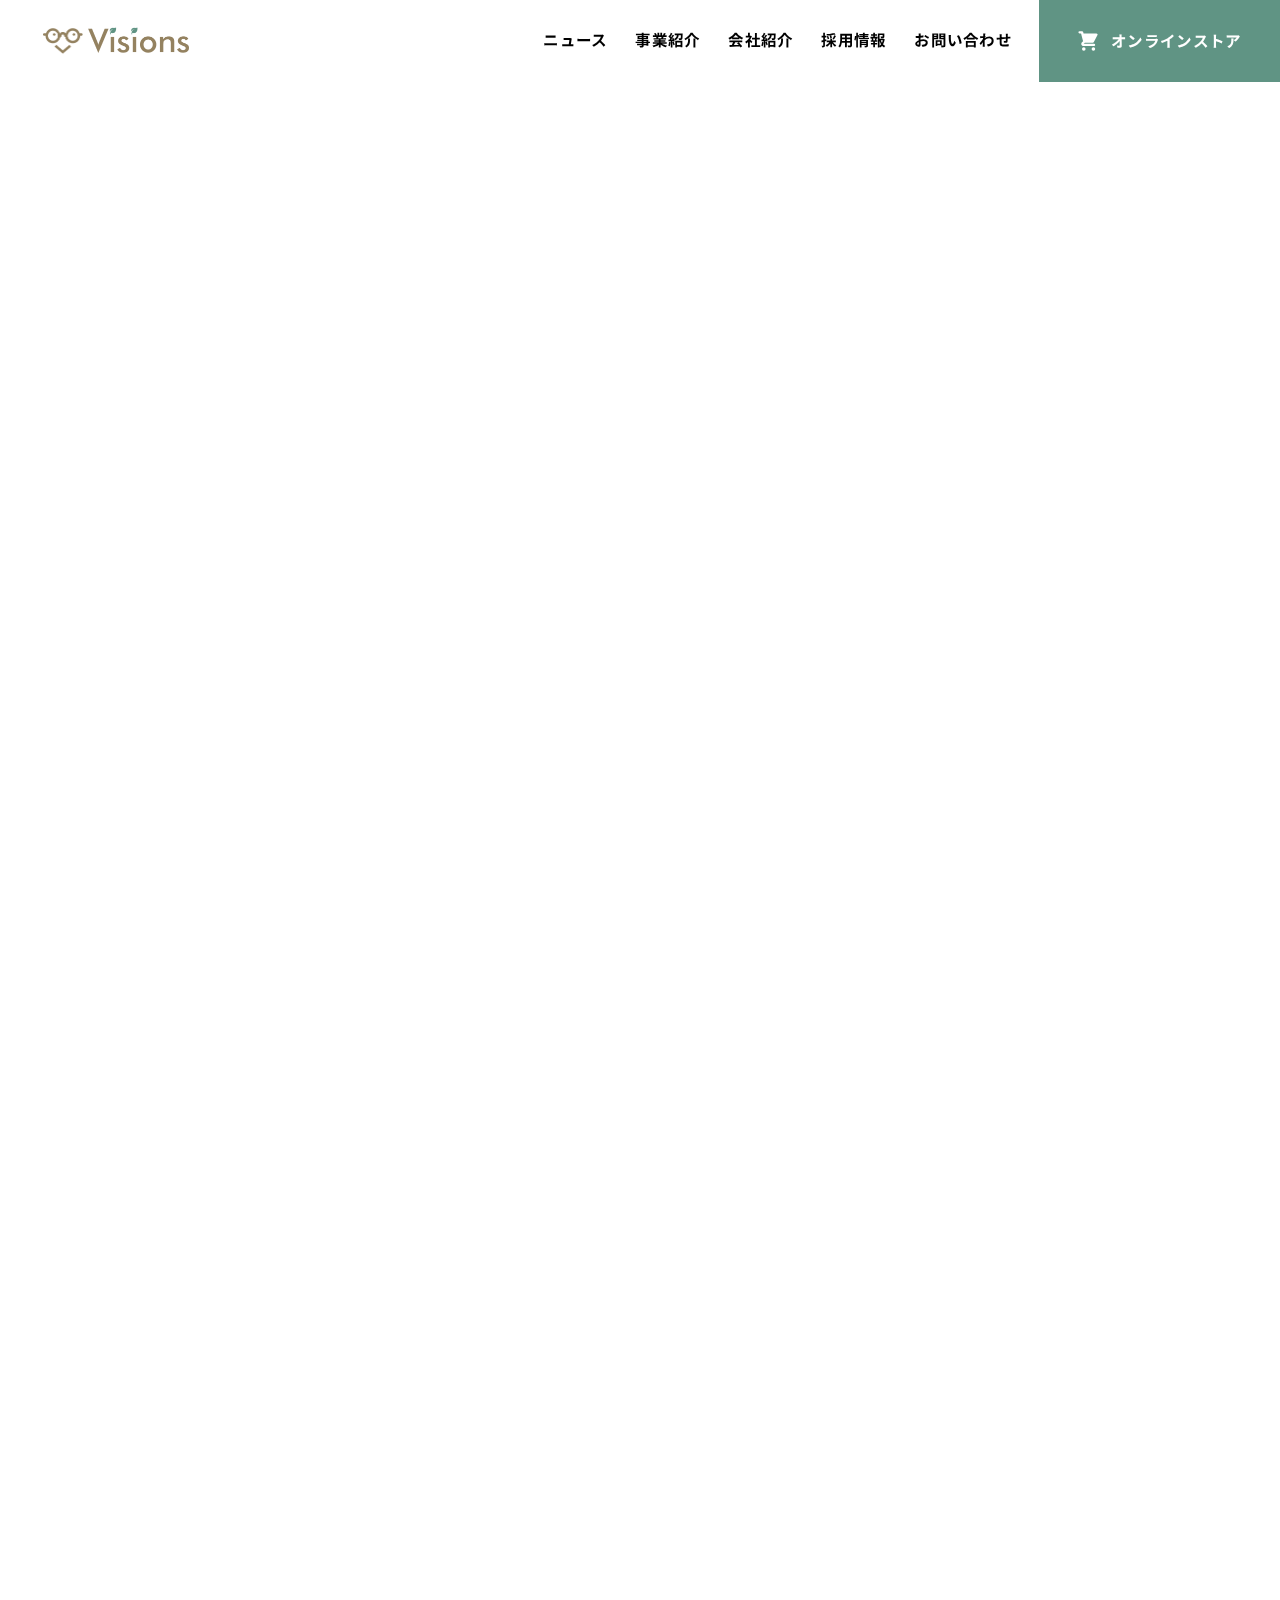
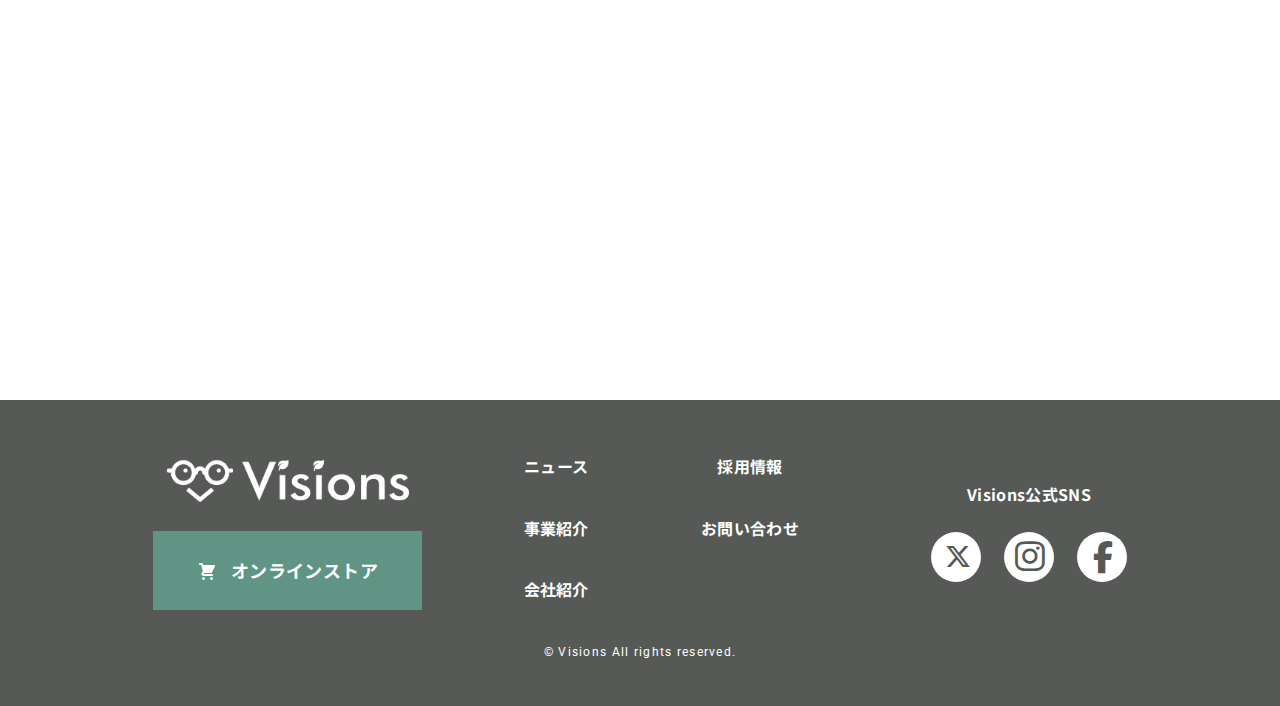
==== index.html @ 6b31b7d7 "Initial Commit" ====
<!DOCTYPE html>
<html lang="ja">
  <head prefix="og: http://ogp.me/ns# fb: http://ogp.me/ns/fb# article: http://ogp.me/ns/article#">
    <meta http-equiv="X-UA-Compatible" content="IE=edge" />
    <meta name="viewport" content="width=device-width, initial-scale=1.0" />
    <!-- from here is TDK -->
    <title>Visions</title>
    <meta name="description" content="②説明（このページの説明を入力）" />
    <!-- to here is TDK -->
    <!-- from here is OGP -->
    <meta property="og:type" content="website" />
    <meta property="og:description" content="②説明（このページの説明を入力）" />
    <meta property="og:title" content="Visions" />
    <meta property="og:url" content="④リンク（このページのURLを入力）" />
    <meta property="og:image" content="./img/ogp.jpg" />
    <meta property="og:site_name" content="Visions" />
    <meta name="twitter:card" content="summary_large_image" />

    <!-- to here is OGP -->
    <meta name="theme-color" content="#609484" />

    <!-- from here is favicon -->
    <link rel="shortcut icon" href="./favicon.ico" type="image/vnd.microsoft.icon" />
    <link rel="icon" href="./favicon.ico" type="image/vnd.microsoft.icon" />
    <link rel="apple-touch-icon" sizes="180x180" href="./apple-touch-icon.png" />
    <link rel="icon" type="image/png" href="./favicon-32x32.png" sizes="32x32" />
    <link rel="icon" type="image/png" href="./favicon-16x16.png" sizes="16x16" />

    <!-- to here is favicon -->
    <link rel="canonical" href="④リンク（このページのURLを入力）" />

    <!-- from here is css -->
    <link rel="stylesheet" type="text/css" href="./css/reset.css" />
    <link rel="stylesheet" type="text/css" href="./css/style.css" />
    <!-- to here is css -->

    <!-- Google Fonts -->
    <link rel="preconnect" href="https://fonts.googleapis.com" />
    <link rel="preconnect" href="https://fonts.gstatic.com" crossorigin />
    <link href="https://fonts.googleapis.com/css2?family=Georama&family=Noto+Sans+JP:wght@100..900&family=Roboto:wght@400;700&display=swap" rel="stylesheet" />
    <link rel="stylesheet" href="https://cdnjs.cloudflare.com/ajax/libs/font-awesome/6.5.1/css/all.min.css" />
  </head>

  <body>
    <header class="header">
      <div class="header__inner">
        <div class="header__logo--wrapper">
          <div class="header__icon">
            <img src="./img/common/header/header_icon.png" alt="visions" width="81" height="52" />
          </div>
          <h1 class="header__logo">
            <img src="./img/common/header/header_logo.png" alt="visions" width="202" height="51" />
          </h1>
        </div>

        <nav class="header__nav header-nav">
          <ul class="header-nav__list">
            <!-- アクティブなページのリンクに下線つけるときはheader-nav__itemと同列にis-activeクラスをつける -->
            <!-- <li class="header-nav__item is-active"> -->
            <!-- としておくと下線つく -->
            <li class="header-nav__item">
              <a href="./news.html" class="header-nav__link">ニュース</a>
            </li>
            <li class="header-nav__item">
              <a href="./business.html" class="header-nav__link">事業紹介</a>
            </li>
            <li class="header-nav__item">
              <a href="./about.html" class="header-nav__link">会社紹介</a>
            </li>
            <li class="header-nav__item">
              <a href="./recruit.html" class="header-nav__link">採用情報</a>
            </li>
            <li class="header-nav__item">
              <a href="./contact.html" class="header-nav__link">お問い合わせ</a>
            </li>
          </ul>
          <div class="header-nav__online-store">
            <a href="#" class="header-nav__online-store-link">
              <div class="header-nav__cart">
                <svg width="24" height="23" preserveAspectRatio="none" xmlns="http://www.w3.org/2000/svg" class="h-5 w-5" viewBox="0 0 20 20">
                  <path d="M3 1a1 1 0 000 2h1.22l.305 1.222a.997.997 0 00.01.042l1.358 5.43-.893.892C3.74 11.846 4.632 14 6.414 14H15a1 1 0 000-2H6.414l1-1H14a1 1 0 00.894-.553l3-6A1 1 0 0017 3H6.28l-.31-1.243A1 1 0 005 1H3zM16 16.5a1.5 1.5 0 11-3 0 1.5 1.5 0 013 0zM6.5 18a1.5 1.5 0 100-3 1.5 1.5 0 000 3z" />
                </svg>
              </div>
              <span>オンラインストア</span>
            </a>
          </div>
        </nav>
        <span id="js-drawer-open" class="header__menu">
          <span class="header__menu-line"></span>
          <span class="header__menu-line"></span>
          <span class="header__menu-line"></span>
        </span>
      </div>

      <div id="js-drawer" class="drawer-nav">
        <div class="drawer-nav__logo--wrapper">
          <div class="drawer-nav__icon">
            <img src="./img/common/header/header_drawer_icon.png" alt="visions" width="90" height="58" />
          </div>
          <h1 class="drawer-nav__logo">
            <img src="./img/common/header/header_drawer_logo.png" alt="visions" width="227" height="56" />
          </h1>
        </div>

        <ul class="drawer-nav__list">
          <li class="drawer-nav__item">
            <a href="#" class="drawer-nav__link">
              <span>オンラインストア</span>
              <div class="drawer-nav__rect">
                <img src="./img/common/header/header_drawer_rect.svg" alt="jump" width="12" height="19" />
              </div>
            </a>
          </li>
          <li class="drawer-nav__item">
            <a href="./news.html" class="drawer-nav__link">
              <span>ニュース</span>
              <div class="drawer-nav__rect">
                <img src="./img/common/header/header_drawer_rect.svg" alt="jump" width="12" height="19" />
              </div>
            </a>
          </li>
          <li class="drawer-nav__item">
            <a href="./business.html" class="drawer-nav__link">
              <span>事業紹介</span>
              <div class="drawer-nav__rect">
                <img src="./img/common/header/header_drawer_rect.svg" alt="jump" width="12" height="19" />
              </div>
            </a>
          </li>
          <li class="drawer-nav__item">
            <a href="./about.html" class="drawer-nav__link">
              <span>会社紹介</span>
              <div class="drawer-nav__rect">
                <img src="./img/common/header/header_drawer_rect.svg" alt="jump" width="12" height="19" />
              </div>
            </a>
          </li>
          <li class="drawer-nav__item">
            <a href="./recruit.html" class="drawer-nav__link">
              <span>採用情報</span>
              <div class="drawer-nav__rect">
                <img src="./img/common/header/header_drawer_rect.svg" alt="jump" width="12" height="19" />
              </div>
            </a>
          </li>
          <li class="drawer-nav__item">
            <a href="./contact.html" class="drawer-nav__link">
              <span>お問い合わせ</span>
              <div class="drawer-nav__rect">
                <img src="./img/common/header/header_drawer_rect.svg" alt="jump" width="12" height="19" />
              </div>
            </a>
          </li>
        </ul>

        <div class="drawer-nav__sns-links">
          <a href="#" class="drawer-nav__sns-link">
            <i class="fa-brands fa-x-twitter header__twitter"></i>
          </a>
          <a href="#" class="drawer-nav__sns-link">
            <i class="fa-brands fa-instagram header__instagram"></i>
          </a>
          <a href="#" class="drawer-nav__sns-link">
            <i class="fa-brands fa-facebook-f header__facebook"></i>
          </a>
        </div>
      </div>
    </header>

    <main class="main">
      <div class="dummy__contents"></div>
    </main>

    <footer class="footer">
      <div class="footer__inner">
        <div class="footer__logo--wrapper">
          <div class="footer__icon">
            <img src="./img/common/footer/footer_icon.png" alt="visions" width="90" height="58" />
          </div>
          <h2 class="footer__logo">
            <img src="./img/common/footer/footer_logo.png" alt="visions" width="227" height="56" />
          </h2>
        </div>

        <div class="footer-sns__wrapper">
          <h3 class="footer__title">Visions公式SNS</h3>
          <div class="footer__sns-links">
            <a href="#" class="footer__sns-link">
              <i class="fa-brands fa-x-twitter footer__twitter"></i>
            </a>
            <a href="#" class="footer__sns-link">
              <i class="fa-brands fa-instagram footer__instagram"></i>
            </a>
            <a href="#" class="footer__sns-link">
              <i class="fa-brands fa-facebook-f footer__facebook"></i>
            </a>
          </div>
        </div>

        <ul class="footer-nav__list">
          <li class="footer-nav__item">
            <a href="./news.html" class="footer-nav__link">ニュース</a>
          </li>
          <li class="footer-nav__item">
            <a href="./business.html" class="footer-nav__link">事業紹介</a>
          </li>
          <li class="footer-nav__item">
            <a href="./about.html" class="footer-nav__link">会社紹介</a>
          </li>
          <li class="footer-nav__item">
            <a href="./recruit.html" class="footer-nav__link">採用情報</a>
          </li>
          <li class="footer-nav__item">
            <a href="./contact.html" class="footer-nav__link">お問い合わせ</a>
          </li>
        </ul>

        <div class="footer__online-store--wrapper">
          <div class="footer__online-store">
            <a href="#" class="footer__online-store-link">
              <div class="footer__cart">
                <svg width="20" height="20" xmlns="http://www.w3.org/2000/svg" class="h-5 w-5" viewBox="0 0 20 20">
                  <path d="M3 1a1 1 0 000 2h1.22l.305 1.222a.997.997 0 00.01.042l1.358 5.43-.893.892C3.74 11.846 4.632 14 6.414 14H15a1 1 0 000-2H6.414l1-1H14a1 1 0 00.894-.553l3-6A1 1 0 0017 3H6.28l-.31-1.243A1 1 0 005 1H3zM16 16.5a1.5 1.5 0 11-3 0 1.5 1.5 0 013 0zM6.5 18a1.5 1.5 0 100-3 1.5 1.5 0 000 3z" />
                </svg>
              </div>
              <span>オンラインストア</span>
            </a>
          </div>
        </div>
        <div class="copyright">
          <small>
            <span>&copy; Visions All rights reserved.</span>
          </small>
        </div>
      </div>
    </footer>
    <script src="./js/lib/jquery-3.7.1.min.js"></script>
    <script src="./js/script.js"></script>
  </body>
</html>
---- css/style.css ----
@font-face {
  font-family: "Quentin";
  src: url("../fonts/Quentin.woff2") format("woff2");
}
body {
  font-size: 16px;
  line-height: 1.6;
}

.dummy__contents {
  display: block;
  width: 100%;
  height: 2000px;
}

.header {
  position: fixed;
  height: 80px;
  padding-inline: 17px 30px;
  width: 100%;
  font-size: 16px;
  font-family: "Noto Sans JP", sans-serif;
}
@media screen and (min-width: 768px) {
  .header {
    padding-inline: 43px 0;
    font-size: clamp(0.875rem, 0.7321rem + 0.2976vw, 1rem);
  }
}

.header__inner {
  display: -webkit-box;
  display: -ms-flexbox;
  display: flex;
  margin-inline: auto;
  max-width: 1440px;
  width: 100%;
  -webkit-box-pack: justify;
      -ms-flex-pack: justify;
          justify-content: space-between;
  -webkit-box-align: center;
      -ms-flex-align: center;
          align-items: center;
  height: 100%;
}

.header__logo--wrapper,
.drawer-nav__logo--wrapper {
  width: 163px;
  display: -webkit-box;
  display: -ms-flexbox;
  display: flex;
  -webkit-box-pack: center;
      -ms-flex-pack: center;
          justify-content: center;
  -webkit-box-align: center;
      -ms-flex-align: center;
          align-items: center;
  gap: 5.03px;
  padding-block: 26px;
}
@media screen and (min-width: 768px) {
  .header__logo--wrapper,
  .drawer-nav__logo--wrapper {
    max-height: 24px;
    max-width: 146px;
  }
}

.header__icon {
  -ms-flex-negative: 0;
      flex-shrink: 0;
  width: 44.742px;
}
@media screen and (min-width: 768px) {
  .header__icon {
    width: 40.076px;
  }
}
.header__icon img {
  width: 100%;
}

.header__logo {
  -ms-flex-negative: 0;
      flex-shrink: 0;
  width: 112.642px;
  padding-bottom: 2px;
}
@media screen and (min-width: 768px) {
  .header__logo {
    width: 100.894px;
  }
}
.header__logo img {
  width: 100%;
}

.header__nav {
  display: none;
}
@media screen and (min-width: 768px) {
  .header__nav {
    display: -webkit-box;
    display: -ms-flexbox;
    display: flex;
    -webkit-box-pack: center;
        -ms-flex-pack: center;
            justify-content: center;
    -webkit-box-align: center;
        -ms-flex-align: center;
            align-items: center;
    gap: clamp(0.625rem, -0.9464rem + 3.2738vw, 2rem);
  }
}

.header-nav__list {
  display: none;
}
@media screen and (min-width: 768px) {
  .header-nav__list {
    display: -webkit-box;
    display: -ms-flexbox;
    display: flex;
    -webkit-box-pack: center;
        -ms-flex-pack: center;
            justify-content: center;
    -webkit-box-align: center;
        -ms-flex-align: center;
            align-items: center;
    line-height: 30px;
    gap: clamp(0.875rem, -0.4107rem + 2.6786vw, 2rem);
  }
}

.header-nav__item {
  border-bottom: 2px solid rgba(96, 148, 132, 0);
  -webkit-transition: border-bottom 0.3s ease-in-out;
  transition: border-bottom 0.3s ease-in-out;
}
@media screen and (min-width: 768px) {
  .header-nav__item.is-active, .header-nav__item:hover {
    border-bottom: 2px solid #609484;
  }
}

.header-nav__link {
  font-weight: 700;
  line-height: 30px;
  letter-spacing: 0.32px;
}

.header-nav__online-store-link {
  background-color: #609484;
  height: 100%;
  padding-block: 30px;
  padding-inline: calc(clamp(1.25rem, -0.4643rem + 3.5714vw, 2.75rem) - 1px) clamp(1.25rem, -0.4643rem + 3.5714vw, 2.75rem);
  display: -webkit-box;
  display: -ms-flexbox;
  display: flex;
  -webkit-box-pack: center;
      -ms-flex-pack: center;
          justify-content: center;
  -webkit-box-align: center;
      -ms-flex-align: center;
          align-items: center;
  gap: 11px;
  -webkit-transition: background-color 0.3s ease-in-out;
  transition: background-color 0.3s ease-in-out;
}
.header-nav__online-store-link:hover {
  background-color: #b0c9c1;
}
.header-nav__online-store-link svg {
  margin-bottom: -6px;
  -ms-flex-negative: 0;
      flex-shrink: 0;
  fill: #fff;
}
.header-nav__online-store-link span {
  color: #fff;
  font-weight: 700;
  letter-spacing: 0.32px;
}

.header__menu {
  display: block;
  position: relative;
  z-index: 1000;
  width: 40px;
  height: 22px;
  -webkit-transition: width 0.3s, height 0.3s, margin-top 0.3s, -webkit-transform 0.3s ease-in-out;
  transition: width 0.3s, height 0.3s, margin-top 0.3s, -webkit-transform 0.3s ease-in-out;
  transition: width 0.3s, height 0.3s, margin-top 0.3s, transform 0.3s ease-in-out;
  transition: width 0.3s, height 0.3s, margin-top 0.3s, transform 0.3s ease-in-out, -webkit-transform 0.3s ease-in-out;
}
.header__menu.is-open {
  margin-top: 12px;
  width: 37px;
  height: 37px;
  -webkit-transform: rotate(45deg);
          transform: rotate(45deg);
}
.header__menu.is-open .header__menu-line {
  background-color: #fff;
}
.header__menu.is-open .header__menu-line:nth-child(1) {
  width: 31px;
  -webkit-transform: translateY(-50%) rotate(90deg);
          transform: translateY(-50%) rotate(90deg);
  top: calc(50% - 1px);
}
.header__menu.is-open .header__menu-line:nth-child(2) {
  opacity: 0;
}
.header__menu.is-open .header__menu-line:nth-child(3) {
  width: 31px;
  -webkit-transform: translateY(-50%) rotate(0deg);
          transform: translateY(-50%) rotate(0deg);
  top: calc(50% - 1px);
}
@media screen and (min-width: 768px) {
  .header__menu {
    display: none;
  }
}

.header__menu-line {
  display: block;
  position: absolute;
  width: 100%;
  height: 2px;
  background-color: #609484;
  -webkit-transition: width 0.3s, top 0.3s, background-color 0.3s, opacity 0.3s ease-in-out, -webkit-transform 0.3s;
  transition: width 0.3s, top 0.3s, background-color 0.3s, opacity 0.3s ease-in-out, -webkit-transform 0.3s;
  transition: width 0.3s, top 0.3s, background-color 0.3s, transform 0.3s, opacity 0.3s ease-in-out;
  transition: width 0.3s, top 0.3s, background-color 0.3s, transform 0.3s, opacity 0.3s ease-in-out, -webkit-transform 0.3s;
}
.header__menu-line:nth-child(1) {
  top: 0;
}
.header__menu-line:nth-child(2) {
  top: calc(50% - 1px);
}
.header__menu-line:nth-child(3) {
  top: calc(100% - 2px);
}

.drawer-nav {
  -webkit-transform: translateX(100%);
          transform: translateX(100%);
  position: fixed;
  width: 100vw;
  top: 0;
  height: 619px;
  margin-left: -17px;
  font-family: "Noto Sans JP", sans-serif;
  font-size: 16px;
  letter-spacing: 0.8px;
  color: #fff;
  background-color: #609484;
  opacity: 0;
  -webkit-transition: opacity 0.3s ease-in-out, -webkit-transform 0.3s;
  transition: opacity 0.3s ease-in-out, -webkit-transform 0.3s;
  transition: transform 0.3s, opacity 0.3s ease-in-out;
  transition: transform 0.3s, opacity 0.3s ease-in-out, -webkit-transform 0.3s;
}
.drawer-nav.is-open {
  -webkit-transform: translateX(0);
          transform: translateX(0);
  opacity: 1;
}

.drawer-nav__logo--wrapper {
  margin-left: 17.5px;
}

.drawer-nav__list {
  padding-inline: 26px;
}

.drawer-nav__item {
  height: 65px;
}

.drawer-nav__link {
  padding-inline: 4px 20px;
  height: 100%;
  display: -webkit-box;
  display: -ms-flexbox;
  display: flex;
  -webkit-box-pack: justify;
      -ms-flex-pack: justify;
          justify-content: space-between;
  -webkit-box-align: center;
      -ms-flex-align: center;
          align-items: center;
  border-bottom: 1px dotted #fff;
}

.drawer-nav__sns-links {
  padding-left: 27px;
  display: -webkit-box;
  display: -ms-flexbox;
  display: flex;
  -webkit-box-pack: start;
      -ms-flex-pack: start;
          justify-content: flex-start;
  -webkit-box-align: center;
      -ms-flex-align: center;
          align-items: center;
  margin-top: 27px;
  gap: 23px;
}

.drawer-nav__sns-link {
  height: 35px;
  width: 35px;
  border-radius: 50%;
  color: #609484;
  background-color: #fff;
  display: grid;
  place-items: center;
}

.header__twitter {
  margin-left: 2px;
  font-size: 15.185px;
  width: 16.8px;
  height: 15.185px;
}

.header__instagram {
  margin-top: 2px;
  margin-left: 3px;
  font-size: 22.4px;
  width: 21.985px;
  height: 22.4px;
}

.header__facebook {
  margin-right: 3px;
  font-size: 22.4px;
  width: 11.997px;
  height: 22.4px;
}

.footer {
  background-color: #565956;
  color: #fff;
  font-family: "Noto Sans JP", sans-serif;
}

.footer__inner {
  padding-block: 43px;
  padding-inline: 63px 58px;
  display: grid;
  grid-template-areas: "a" "b" "c" "d" "e";
}
.footer__inner .footer__logo--wrapper {
  grid-area: d;
}
.footer__inner .footer-sns__wrapper {
  grid-area: a;
}
.footer__inner .footer-nav__list {
  grid-area: c;
}
.footer__inner .footer__online-store--wrapper {
  grid-area: b;
}
.footer__inner .copyright {
  grid-area: e;
}
@media screen and (min-width: 768px) {
  .footer__inner {
    padding: 44px 37px;
    max-width: 1048px;
    margin-inline: auto;
    grid-template-columns: 0.8fr 1.6fr 0.6fr;
    display: grid;
    grid-template-areas: "d c a" "b c a" "e e e";
  }
}

.footer__logo--wrapper {
  margin-top: 77px;
  width: 243px;
  margin-inline: auto;
  display: -webkit-box;
  display: -ms-flexbox;
  display: flex;
  -webkit-box-pack: center;
      -ms-flex-pack: center;
          justify-content: center;
  -webkit-box-align: center;
      -ms-flex-align: center;
          align-items: center;
  gap: 8.372px;
}
@media screen and (min-width: 768px) {
  .footer__logo--wrapper {
    margin-top: 0;
    margin-inline: 13px;
    padding-top: 15px;
  }
}

.footer-sns__wrapper {
  margin-top: 10px;
  display: -webkit-box;
  display: -ms-flexbox;
  display: flex;
  -webkit-box-orient: vertical;
  -webkit-box-direction: normal;
      -ms-flex-direction: column;
          flex-direction: column;
  -webkit-box-pack: center;
      -ms-flex-pack: center;
          justify-content: center;
  -webkit-box-align: center;
      -ms-flex-align: center;
          align-items: center;
  gap: 24px;
}
@media screen and (min-width: 768px) {
  .footer-sns__wrapper {
    width: 196px;
  }
}

.footer__title {
  letter-spacing: 0.32px;
  font-weight: 700;
}

.footer__sns-links {
  display: -webkit-box;
  display: -ms-flexbox;
  display: flex;
  -webkit-box-pack: center;
      -ms-flex-pack: center;
          justify-content: center;
  -webkit-box-align: center;
      -ms-flex-align: center;
          align-items: center;
  gap: 23px;
}

.footer__sns-link {
  width: 50px;
  height: 50px;
  border-radius: 50%;
  background-color: #fff;
  color: #565956;
  display: grid;
  place-items: center;
}

.footer__twitter {
  width: 23px;
  height: 26px;
  font-size: 26px;
  margin-left: 0px;
}

.footer__instagram {
  width: 28px;
  height: 35px;
  font-size: 34px;
  margin-left: 0;
}

.footer__facebook {
  width: 17.139px;
  height: 32px;
  font-size: 32px;
  margin-right: 1px;
}

.footer-nav__list {
  -ms-flex-negative: 0;
      flex-shrink: 0;
  padding-inline: 6px;
  margin-top: 40px;
  height: 154px;
  display: -webkit-box;
  display: -ms-flexbox;
  display: flex;
  -webkit-box-orient: vertical;
  -webkit-box-direction: normal;
      -ms-flex-direction: column;
          flex-direction: column;
  -ms-flex-wrap: wrap;
      flex-wrap: wrap;
  gap: 37px 91px;
}
@media screen and (min-width: 768px) {
  .footer-nav__list {
    width: 511px;
    width: 100%;
    margin-top: 10px;
    gap: 36px clamp(0.625rem, -5.5179rem + 12.7976vw, 6rem);
    padding-left: clamp(0.625rem, -6.2321rem + 14.2857vw, 6.625rem);
    padding-right: clamp(0.625rem, -9.0893rem + 20.2381vw, 9.125rem);
  }
}

.footer-nav__item {
  text-align: center;
}

.footer-nav__link {
  font-weight: 700;
  letter-spacing: 0.32px;
}

.footer__online-store--wrapper {
  margin-top: 60px;
}
@media screen and (min-width: 768px) {
  .footer__online-store--wrapper {
    margin-top: 29px;
    max-width: 269px;
  }
}

.footer__online-store-link {
  background-color: #609484;
  height: 100%;
  padding: 26px 44px;
  font-size: 18px;
  letter-spacing: 0.36px;
  display: -webkit-box;
  display: -ms-flexbox;
  display: flex;
  -webkit-box-pack: center;
      -ms-flex-pack: center;
          justify-content: center;
  -webkit-box-align: center;
      -ms-flex-align: center;
          align-items: center;
  gap: 14px;
  -webkit-transition: background-color 0.3s ease-in-out;
  transition: background-color 0.3s ease-in-out;
}
@media screen and (min-width: 768px) {
  .footer__online-store-link {
    padding: 25px 44px;
  }
}
.footer__online-store-link:hover {
  background-color: #b0c9c1;
}
.footer__online-store-link svg {
  margin-bottom: -4px;
  -ms-flex-negative: 0;
      flex-shrink: 0;
  fill: #fff;
}
.footer__online-store-link span {
  color: #fff;
  font-weight: 700;
}

.copyright {
  display: block;
  font-family: "Roboto", sans-serif;
  font-size: 14px;
  margin-top: 34px;
  text-align: center;
  letter-spacing: 1.28px;
}
@media screen and (min-width: 768px) {
  .copyright {
    margin-top: 30px;
  }
}
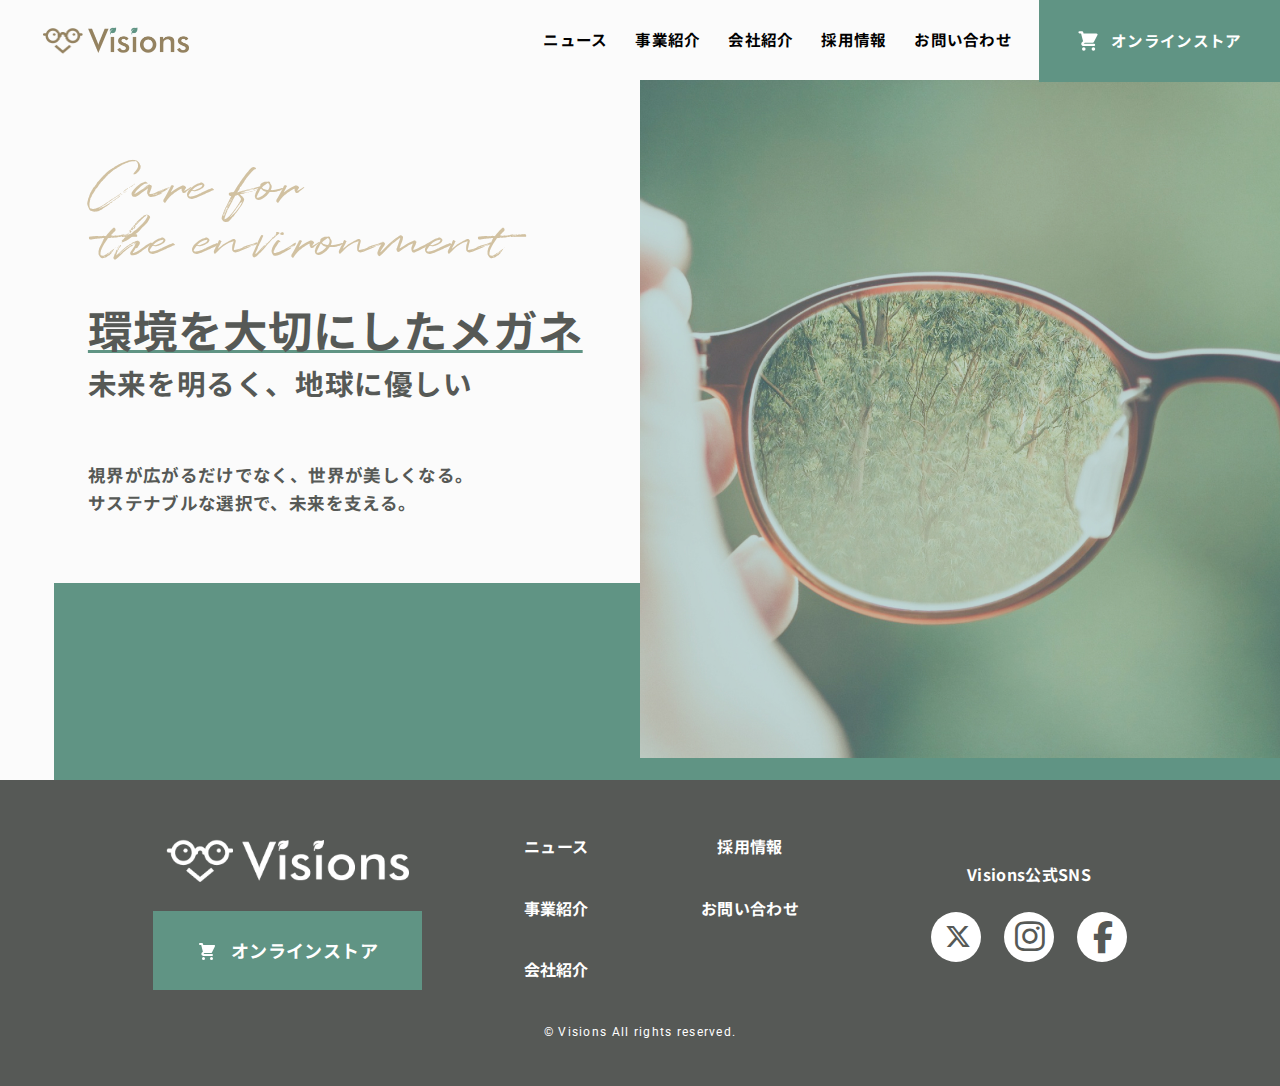
==== commit 0bb0e54b: "ヘッダーの修正・フッターの修正・FV追加" ====
--- a/index.html
+++ b/index.html
@@ -168,7 +168,21 @@
     </header>
 
     <main class="main">
-      <div class="dummy__contents"></div>
+      <!-- FV -->
+      <div class="fv">
+        <div class="fv__image--wrapper">
+          <picture class="fv__image">
+            <source media="(max-width: 767px)" srcset="./img/front-page/index/fv/sp/FV.jpg" />
+            <img src="./img/front-page/index/fv/FV.jpg" alt="visions" width="1920" height="1080" />
+          </picture>
+        </div>
+        <div class="fv__text-contents">
+          <p class="fv__copy">Care for<br />&thinsp;the&nbsp;environment</p>
+          <h2 class="fv__title">環境を大切にしたメガネ</h2>
+          <p class="fv__sub-title">未来を明るく、地球に優しい</p>
+          <p class="fv__text">視界が広がるだけでなく、<br class="hidden-pc" />世界が美しくなる。<br />サステナブルな選択で、<br class="hidden-pc" />未来を支える。</p>
+        </div>
+      </div>
     </main>
 
     <footer class="footer">
--- a/css/style.css
+++ b/css/style.css
@@ -5,6 +5,11 @@
 body {
   font-size: 16px;
   line-height: 1.6;
+  background-color: #fbfbfb;
+}
+
+main {
+  padding-top: 80px;
 }
 
 .dummy__contents {
@@ -16,14 +21,14 @@
 .header {
   position: fixed;
   height: 80px;
-  padding-inline: 17px 30px;
   width: 100%;
+  z-index: 100;
+  background-color: #fbfbfb;
   font-size: 16px;
   font-family: "Noto Sans JP", sans-serif;
 }
 @media screen and (min-width: 768px) {
   .header {
-    padding-inline: 43px 0;
     font-size: clamp(0.875rem, 0.7321rem + 0.2976vw, 1rem);
   }
 }
@@ -35,6 +40,7 @@
   margin-inline: auto;
   max-width: 1440px;
   width: 100%;
+  padding-inline: 17px 30px;
   -webkit-box-pack: justify;
       -ms-flex-pack: justify;
           justify-content: space-between;
@@ -42,6 +48,11 @@
       -ms-flex-align: center;
           align-items: center;
   height: 100%;
+}
+@media screen and (min-width: 768px) {
+  .header__inner {
+    padding-inline: 43px 0;
+  }
 }
 
 .header__logo--wrapper,
@@ -253,7 +264,6 @@
   width: 100vw;
   top: 0;
   height: 619px;
-  margin-left: -17px;
   font-family: "Noto Sans JP", sans-serif;
   font-size: 16px;
   letter-spacing: 0.8px;
@@ -353,7 +363,7 @@
 
 .footer__inner {
   padding-block: 43px;
-  padding-inline: 63px 58px;
+  padding-inline: clamp(1.5rem, -9.6429rem + 55.7143vw, 3.9375rem) clamp(1.5rem, -8.2143rem + 48.5714vw, 3.625rem);
   display: grid;
   grid-template-areas: "a" "b" "c" "d" "e";
 }
@@ -528,6 +538,8 @@
 .footer__online-store-link {
   background-color: #609484;
   height: 100%;
+  margin-inline: auto;
+  max-width: 270px;
   padding: 26px 44px;
   font-size: 18px;
   letter-spacing: 0.36px;
@@ -575,4 +587,213 @@
   .copyright {
     margin-top: 30px;
   }
+}
+
+.fv {
+  display: -webkit-box;
+  display: -ms-flexbox;
+  display: flex;
+  -webkit-box-orient: vertical;
+  -webkit-box-direction: normal;
+      -ms-flex-direction: column;
+          flex-direction: column;
+  -webkit-box-pack: center;
+      -ms-flex-pack: center;
+          justify-content: center;
+  -webkit-box-align: center;
+      -ms-flex-align: center;
+          align-items: center;
+  gap: 35px;
+  padding-bottom: 51px;
+  margin-inline: auto;
+}
+@media screen and (min-width: 768px) {
+  .fv {
+    position: relative;
+    max-width: 1440px;
+    width: 100%;
+    -webkit-box-orient: horizontal;
+    -webkit-box-direction: reverse;
+        -ms-flex-direction: row-reverse;
+            flex-direction: row-reverse;
+    -webkit-box-pack: center;
+        -ms-flex-pack: center;
+            justify-content: center;
+    -webkit-box-align: start;
+        -ms-flex-align: start;
+            align-items: flex-start;
+    padding-bottom: 0px;
+    gap: 0;
+  }
+  .fv::before {
+    position: absolute;
+    content: "";
+    display: block;
+    height: 197px;
+    width: calc(100% - 54px);
+    background-color: #609484;
+    bottom: 0;
+    z-index: -1;
+    left: 54px;
+  }
+}
+
+.fv__image--wrapper {
+  -ms-flex-negative: 0;
+      flex-shrink: 0;
+  padding-left: 17px;
+  height: 469px;
+}
+@media screen and (min-width: 768px) {
+  .fv__image--wrapper {
+    padding-left: 0;
+    height: 700px;
+    width: clamp(24rem, 0rem + 50vw, 45rem);
+  }
+}
+
+.fv__image {
+  display: block;
+  position: relative;
+  padding-left: 28px;
+  height: 100%;
+}
+@media screen and (min-width: 768px) {
+  .fv__image {
+    padding-left: 0;
+  }
+}
+.fv__image::before {
+  position: absolute;
+  content: "";
+  display: block;
+  height: 197px;
+  width: 100%;
+  background-color: #609484;
+  bottom: 0;
+  z-index: -1;
+  left: 0;
+}
+@media screen and (min-width: 768px) {
+  .fv__image::before {
+    display: none;
+  }
+}
+.fv__image img {
+  z-index: 0;
+  height: calc(100% - 22px);
+  -o-object-fit: cover;
+     object-fit: cover;
+}
+
+.fv__text-contents {
+  display: block;
+  height: -webkit-fit-content;
+  height: -moz-fit-content;
+  height: fit-content;
+  width: 100%;
+}
+@media screen and (min-width: 768px) {
+  .fv__text-contents {
+    -webkit-box-flex: 1;
+        -ms-flex-positive: 1;
+            flex-grow: 1;
+    max-width: 720px;
+    padding-left: clamp(1.875rem, -3.5536rem + 11.3095vw, 6.625rem);
+  }
+}
+
+.fv__copy {
+  margin-inline: auto;
+  display: block;
+  max-width: 390px;
+  padding-inline: 14px 19px;
+  color: #d1c1a1;
+  /* SP/FV-treat */
+  font-family: "Quentin", cursive;
+  font-size: clamp(2.25rem, -0.6071rem + 14.2857vw, 2.875rem);
+  font-style: normal;
+  font-weight: 400;
+  line-height: 100%; /* 46px */
+  letter-spacing: 0.92px;
+}
+@media screen and (min-width: 768px) {
+  .fv__copy {
+    margin-top: 81px;
+    margin-inline: 0;
+    padding-inline: 0;
+    max-width: 549px;
+    font-size: clamp(2.625rem, 1.3821rem + 2.5894vw, 3.7125625rem);
+    letter-spacing: 1.188px;
+  }
+}
+
+.fv__title {
+  margin-top: 24px;
+  color: #565956;
+  text-align: center;
+  font-family: "Noto Sans JP", sans-serif;
+  font-size: clamp(1.625rem, 0.4821rem + 5.7143vw, 1.875rem);
+  font-weight: 700;
+  line-height: 1.6; /* 48px */
+  letter-spacing: 0.6px;
+  -webkit-text-decoration: 3px solid underline #609484;
+          text-decoration: 3px solid underline #609484;
+}
+@media screen and (min-width: 768px) {
+  .fv__title {
+    text-align: left;
+    font-size: clamp(1.875rem, 0.5179rem + 2.8274vw, 3.0625rem);
+    font-weight: 700;
+    line-height: 1.5; /* 73.5px */
+    letter-spacing: 0.98px;
+  }
+}
+
+.fv__sub-title {
+  color: #565956;
+  font-family: "Noto Sans JP", sans-serif;
+  text-align: center;
+  font-size: clamp(1.25rem, -0.2289rem + 7.3943vw, 1.5735rem);
+  font-weight: 700;
+  line-height: 1.5; /* 37.764px */
+  letter-spacing: 0.504px;
+}
+@media screen and (min-width: 768px) {
+  .fv__sub-title {
+    text-align: left;
+    font-size: clamp(1.5rem, 1.0714rem + 0.8929vw, 1.875rem);
+    font-weight: 700;
+    letter-spacing: 0.6px;
+  }
+}
+
+.hidden-pc {
+  display: block;
+}
+@media screen and (min-width: 768px) {
+  .hidden-pc {
+    display: none;
+  }
+}
+
+.fv__text {
+  max-width: 390px;
+  margin-inline: auto;
+  color: #565956;
+  font-family: "Noto Sans JP", sans-serif;
+  font-size: 18px;
+  font-weight: 700;
+  line-height: 1.6; /* 28.8px */
+  letter-spacing: 0.36px;
+  margin-top: 56.17px;
+  padding-inline: 24px 9px;
+}
+@media screen and (min-width: 768px) {
+  .fv__text {
+    font-size: clamp(1rem, 0.8571rem + 0.2976vw, 1.125rem);
+    margin-inline: 0;
+    padding-inline: 0;
+    text-align: left;
+  }
 }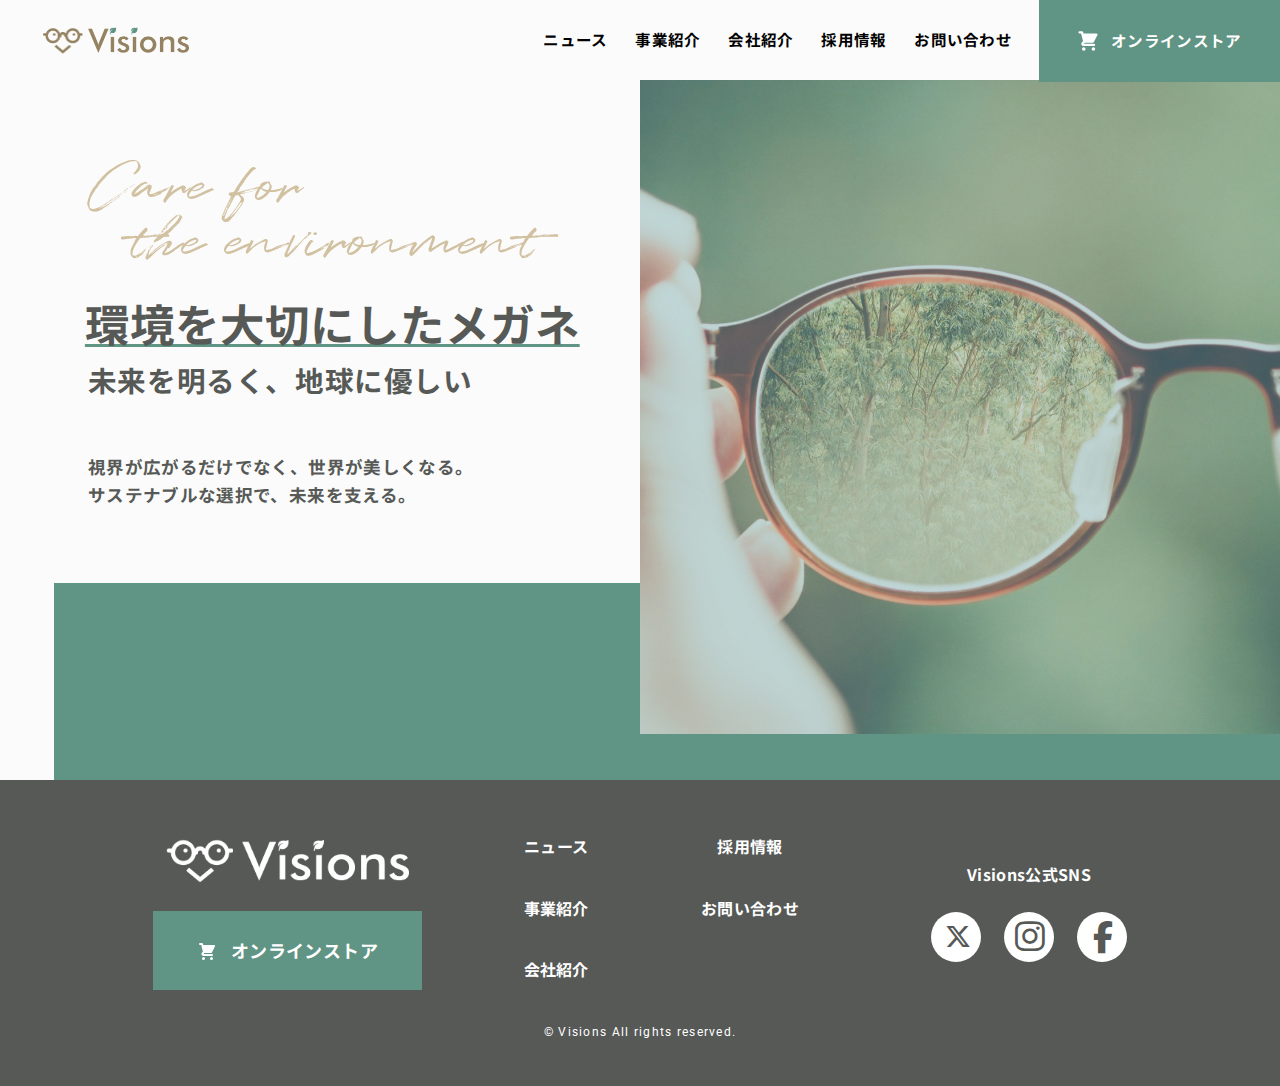
==== commit 98294d93: "FVのデザインとの合わせ" ====
--- a/index.html
+++ b/index.html
@@ -177,12 +177,14 @@
           </picture>
         </div>
         <div class="fv__text-contents">
-          <p class="fv__copy">Care for<br />&thinsp;the&nbsp;environment</p>
+          <p class="fv__copy">Care for<br />&nbsp;<span class="hidden-sp">&nbsp;</span>the&nbsp;environment</p>
           <h2 class="fv__title">環境を大切にしたメガネ</h2>
           <p class="fv__sub-title">未来を明るく、地球に優しい</p>
           <p class="fv__text">視界が広がるだけでなく、<br class="hidden-pc" />世界が美しくなる。<br />サステナブルな選択で、<br class="hidden-pc" />未来を支える。</p>
         </div>
       </div>
+
+      <!--  -->
     </main>
 
     <footer class="footer">
--- a/css/style.css
+++ b/css/style.css
@@ -685,6 +685,11 @@
   -o-object-fit: cover;
      object-fit: cover;
 }
+@media screen and (min-width: 768px) {
+  .fv__image img {
+    height: calc(100% - 46px);
+  }
+}
 
 .fv__text-contents {
   display: block;
@@ -731,18 +736,22 @@
 .fv__title {
   margin-top: 24px;
   color: #565956;
+  padding-inline: 23px 31px;
   text-align: center;
   font-family: "Noto Sans JP", sans-serif;
   font-size: clamp(1.625rem, 0.4821rem + 5.7143vw, 1.875rem);
   font-weight: 700;
   line-height: 1.6; /* 48px */
-  letter-spacing: 0.6px;
+  letter-spacing: 0.5px;
   -webkit-text-decoration: 3px solid underline #609484;
           text-decoration: 3px solid underline #609484;
 }
 @media screen and (min-width: 768px) {
   .fv__title {
+    margin-top: 18px;
     text-align: left;
+    padding-inline: 0;
+    margin-left: -3px;
     font-size: clamp(1.875rem, 0.5179rem + 2.8274vw, 3.0625rem);
     font-weight: 700;
     line-height: 1.5; /* 73.5px */
@@ -751,8 +760,10 @@
 }
 
 .fv__sub-title {
+  margin-top: 5px;
   color: #565956;
   font-family: "Noto Sans JP", sans-serif;
+  padding-inline: 24px 32px;
   text-align: center;
   font-size: clamp(1.25rem, -0.2289rem + 7.3943vw, 1.5735rem);
   font-weight: 700;
@@ -762,6 +773,8 @@
 @media screen and (min-width: 768px) {
   .fv__sub-title {
     text-align: left;
+    margin-top: 3px;
+    padding-inline: 0;
     font-size: clamp(1.5rem, 1.0714rem + 0.8929vw, 1.875rem);
     font-weight: 700;
     letter-spacing: 0.6px;
@@ -774,6 +787,15 @@
 @media screen and (min-width: 768px) {
   .hidden-pc {
     display: none;
+  }
+}
+
+.hidden-sp {
+  display: none;
+}
+@media screen and (min-width: 768px) {
+  .hidden-sp {
+    display: inline;
   }
 }
 
@@ -791,6 +813,7 @@
 }
 @media screen and (min-width: 768px) {
   .fv__text {
+    margin-top: 51px;
     font-size: clamp(1rem, 0.8571rem + 0.2976vw, 1.125rem);
     margin-inline: 0;
     padding-inline: 0;
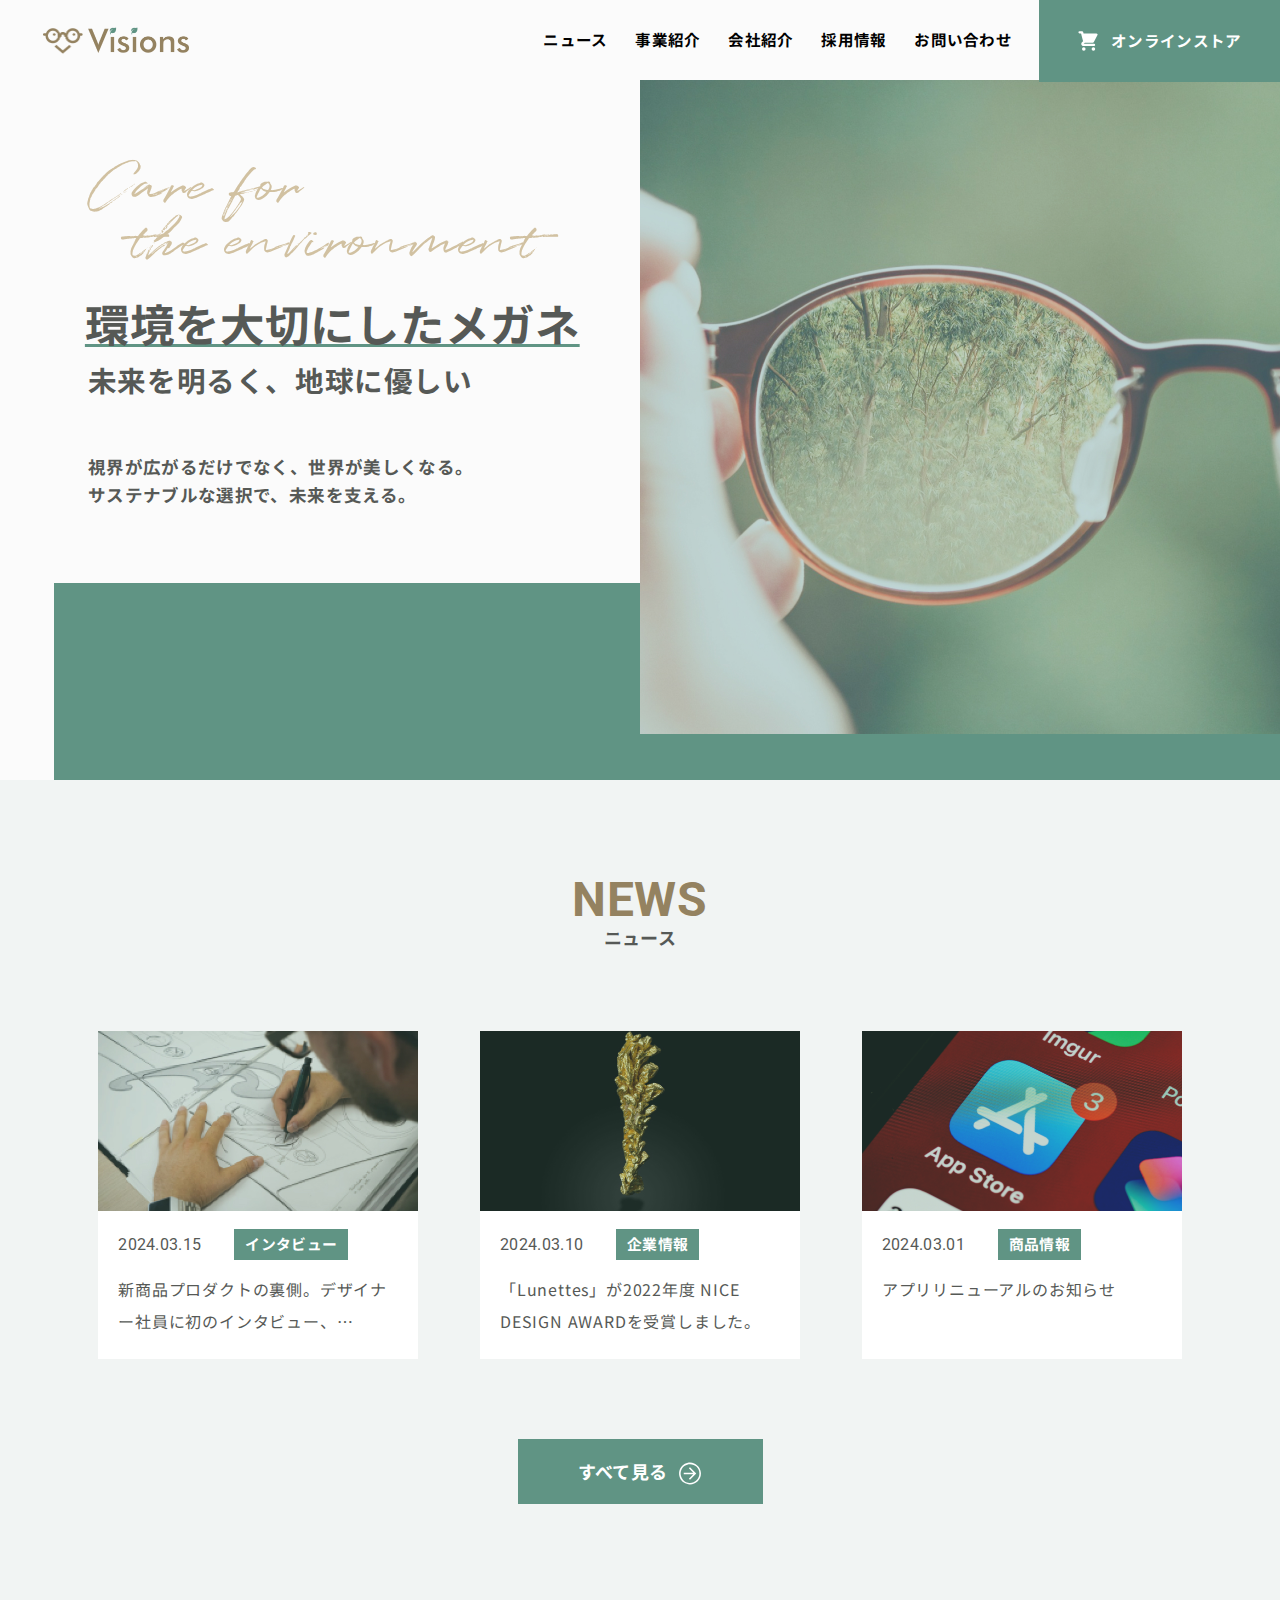
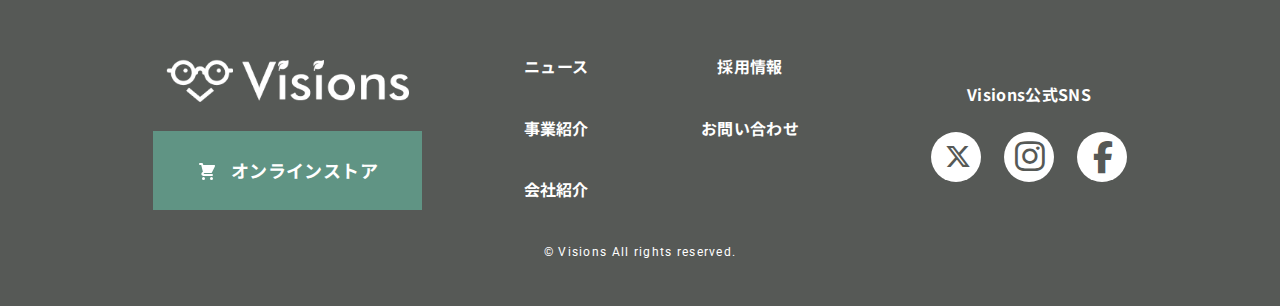
==== commit 061001a6: "NEWセクションの追加" ====
--- a/index.html
+++ b/index.html
@@ -184,7 +184,68 @@
         </div>
       </div>
 
-      <!--  -->
+      <!-- News -->
+      <section id="news" class="news">
+        <div class="news__inner">
+          <div class="news__heading">
+            <h2 class="news__title">NEWS</h2>
+            <p class="news__sub-title">ニュース</p>
+          </div>
+          <ul class="news__lists">
+            <li class="news__item">
+              <a href="./article.html" class="news__link">
+                <div class="news__image">
+                  <img src="./img/front-page/index/news/news1.jpg" alt="news" width="636" height="358" />
+                </div>
+                <div class="news__text-contents">
+                  <div class="news__text-head">
+                    <time class="news__date" datetime="2024-03-15">2024.03.15</time>
+                    <span class="news__tag">インタビュー</span>
+                  </div>
+                  <p class="news__text">新商品プロダクトの裏側。デザイナー社員に初のインタビュー、Lunettesの開発秘話を語る。</p>
+                </div>
+              </a>
+            </li>
+            <li class="news__item">
+              <a href="./article.html" class="news__link">
+                <div class="news__image">
+                  <img src="./img/front-page/index/news/news2.jpg" alt="news" width="636" height="358" />
+                </div>
+                <div class="news__text-contents">
+                  <div class="news__text-head">
+                    <time class="news__date" datetime="2024-03-10">2024.03.10</time>
+                    <span class="news__tag">企業情報</span>
+                  </div>
+                  <p class="news__text">「Lunettes」が2022年度 NICE DESIGN AWARDを受賞しました。</p>
+                </div>
+              </a>
+            </li>
+            <li class="news__item">
+              <a href="./article.html" class="news__link">
+                <div class="news__image">
+                  <img src="./img/front-page/index/news/news3.jpg" alt="news" width="636" height="358" />
+                </div>
+                <div class="news__text-contents">
+                  <div class="news__text-head">
+                    <time class="news__date" datetime="2024-03-15">2024.03.01</time>
+                    <span class="news__tag">商品情報</span>
+                  </div>
+                  <p class="news__text">アプリリニューアルのお知らせ</p>
+                </div>
+              </a>
+            </li>
+          </ul>
+
+          <div class="news__button">
+            <a href="./news.html" class="news__button-link">
+              <span>すべて見る</span>
+              <div class="news__button-arrow">
+                <img src="./img/front-page/index/news/news_arrow.svg" alt="" />
+              </div>
+            </a>
+          </div>
+        </div>
+      </section>
     </main>
 
     <footer class="footer">
--- a/css/style.css
+++ b/css/style.css
@@ -819,4 +819,207 @@
     padding-inline: 0;
     text-align: left;
   }
+}
+
+.news {
+  background: #f1f4f3;
+  padding-block: 96px;
+}
+
+.news__inner {
+  padding-inline: 36px;
+}
+
+.news__title {
+  color: #948260;
+  text-align: center;
+  /* common/h2-main */
+  font-family: "Roboto", sans-serif;
+  font-size: 48px;
+  font-weight: 700;
+  line-height: 1; /* 48px */
+  letter-spacing: 0.96px;
+}
+
+.news__sub-title {
+  color: #565956;
+  text-align: center;
+  /* common/h2-sub */
+  font-family: "Noto Sans JP";
+  font-size: 18px;
+  font-style: normal;
+  font-weight: 700;
+  line-height: 150%; /* 27px */
+  letter-spacing: 0.36px;
+}
+
+.news__lists {
+  margin-top: 40px;
+  display: -webkit-box;
+  display: -ms-flexbox;
+  display: flex;
+  -webkit-box-orient: vertical;
+  -webkit-box-direction: normal;
+      -ms-flex-direction: column;
+          flex-direction: column;
+  -webkit-box-pack: center;
+      -ms-flex-pack: center;
+          justify-content: center;
+  -webkit-box-align: center;
+      -ms-flex-align: center;
+          align-items: center;
+  gap: 20px;
+}
+@media screen and (min-width: 768px) {
+  .news__lists {
+    margin-top: 80px;
+    -webkit-box-orient: horizontal;
+    -webkit-box-direction: normal;
+        -ms-flex-direction: row;
+            flex-direction: row;
+    gap: clamp(0.625rem, -4.2321rem + 10.119vw, 4.875rem);
+  }
+}
+
+.news__item {
+  background-color: #fff;
+  width: 318px;
+}
+@media screen and (min-width: 768px) {
+  .news__item {
+    width: 320px;
+  }
+}
+
+.news__text-contents {
+  padding: 20px;
+  display: -webkit-box;
+  display: -ms-flexbox;
+  display: flex;
+  -webkit-box-orient: vertical;
+  -webkit-box-direction: normal;
+      -ms-flex-direction: column;
+          flex-direction: column;
+  gap: 13px;
+  color: #565956;
+}
+@media screen and (min-width: 768px) {
+  .news__text-contents {
+    padding: 18px 20px 20px;
+  }
+}
+
+.news__text-head {
+  display: -webkit-box;
+  display: -ms-flexbox;
+  display: flex;
+  -webkit-box-pack: start;
+      -ms-flex-pack: start;
+          justify-content: flex-start;
+  -webkit-box-align: center;
+      -ms-flex-align: center;
+          align-items: center;
+  gap: 40px;
+}
+@media screen and (min-width: 768px) {
+  .news__text-head {
+    gap: clamp(0.625rem, -1.5179rem + 4.4643vw, 2.5rem);
+  }
+}
+
+.news__date {
+  color: #565956;
+  /* common/el-text */
+  font-family: "Roboto", sans-serif;
+  font-weight: 400;
+  line-height: 1.1; /* 17.6px */
+  letter-spacing: 0.32px;
+}
+
+.news__tag {
+  padding: 8px 10px;
+  background-color: #609484;
+  color: #fff;
+  /* common/tag-text */
+  font-family: "Noto Sans JP", sans-serif;
+  font-weight: 700;
+  line-height: 1; /* 16px */
+  letter-spacing: 0.32px;
+}
+@media screen and (min-width: 768px) {
+  .news__tag {
+    font-size: clamp(0.6875rem, 0.3304rem + 0.744vw, 1rem);
+    padding: 8px 11px;
+  }
+}
+
+.news__text {
+  overflow: hidden;
+  color: #565956;
+  text-overflow: ellipsis;
+  display: -webkit-box;
+  -webkit-box-orient: vertical;
+  -webkit-line-clamp: 2;
+  width: 100%;
+  height: 66px;
+  /* common/text */
+  font-family: "Noto Sans JP", sans-serif;
+  font-weight: 400;
+  line-height: 2; /* 32px */
+  letter-spacing: 0.8px;
+}
+
+.news__button {
+  margin-top: 40px;
+  width: 100%;
+}
+@media screen and (min-width: 768px) {
+  .news__button {
+    margin-top: 80px;
+  }
+}
+
+.news__button-link {
+  display: block;
+  margin-inline: auto;
+  max-width: 225px;
+  padding: 20px 50px;
+  background-color: #609484;
+  display: -webkit-box;
+  display: -ms-flexbox;
+  display: flex;
+  -webkit-box-pack: center;
+      -ms-flex-pack: center;
+          justify-content: center;
+  -webkit-box-align: center;
+      -ms-flex-align: center;
+          align-items: center;
+  gap: 10px;
+}
+@media screen and (min-width: 768px) {
+  .news__button-link {
+    max-width: 245px;
+    padding: 20px 60px;
+  }
+}
+.news__button-link span {
+  color: #fff;
+  text-align: center;
+  /* common/btn-text */
+  font-family: "Noto Sans JP", sans-serif;
+  font-size: 18px;
+  font-weight: 700;
+  line-height: 25px;
+  letter-spacing: 0.36px;
+}
+
+.news__button-arrow {
+  height: 25px;
+  width: 25px;
+}
+.news__button-arrow img {
+  -o-object-fit: cover;
+     object-fit: cover;
+  width: 100%;
+  height: 100%;
 }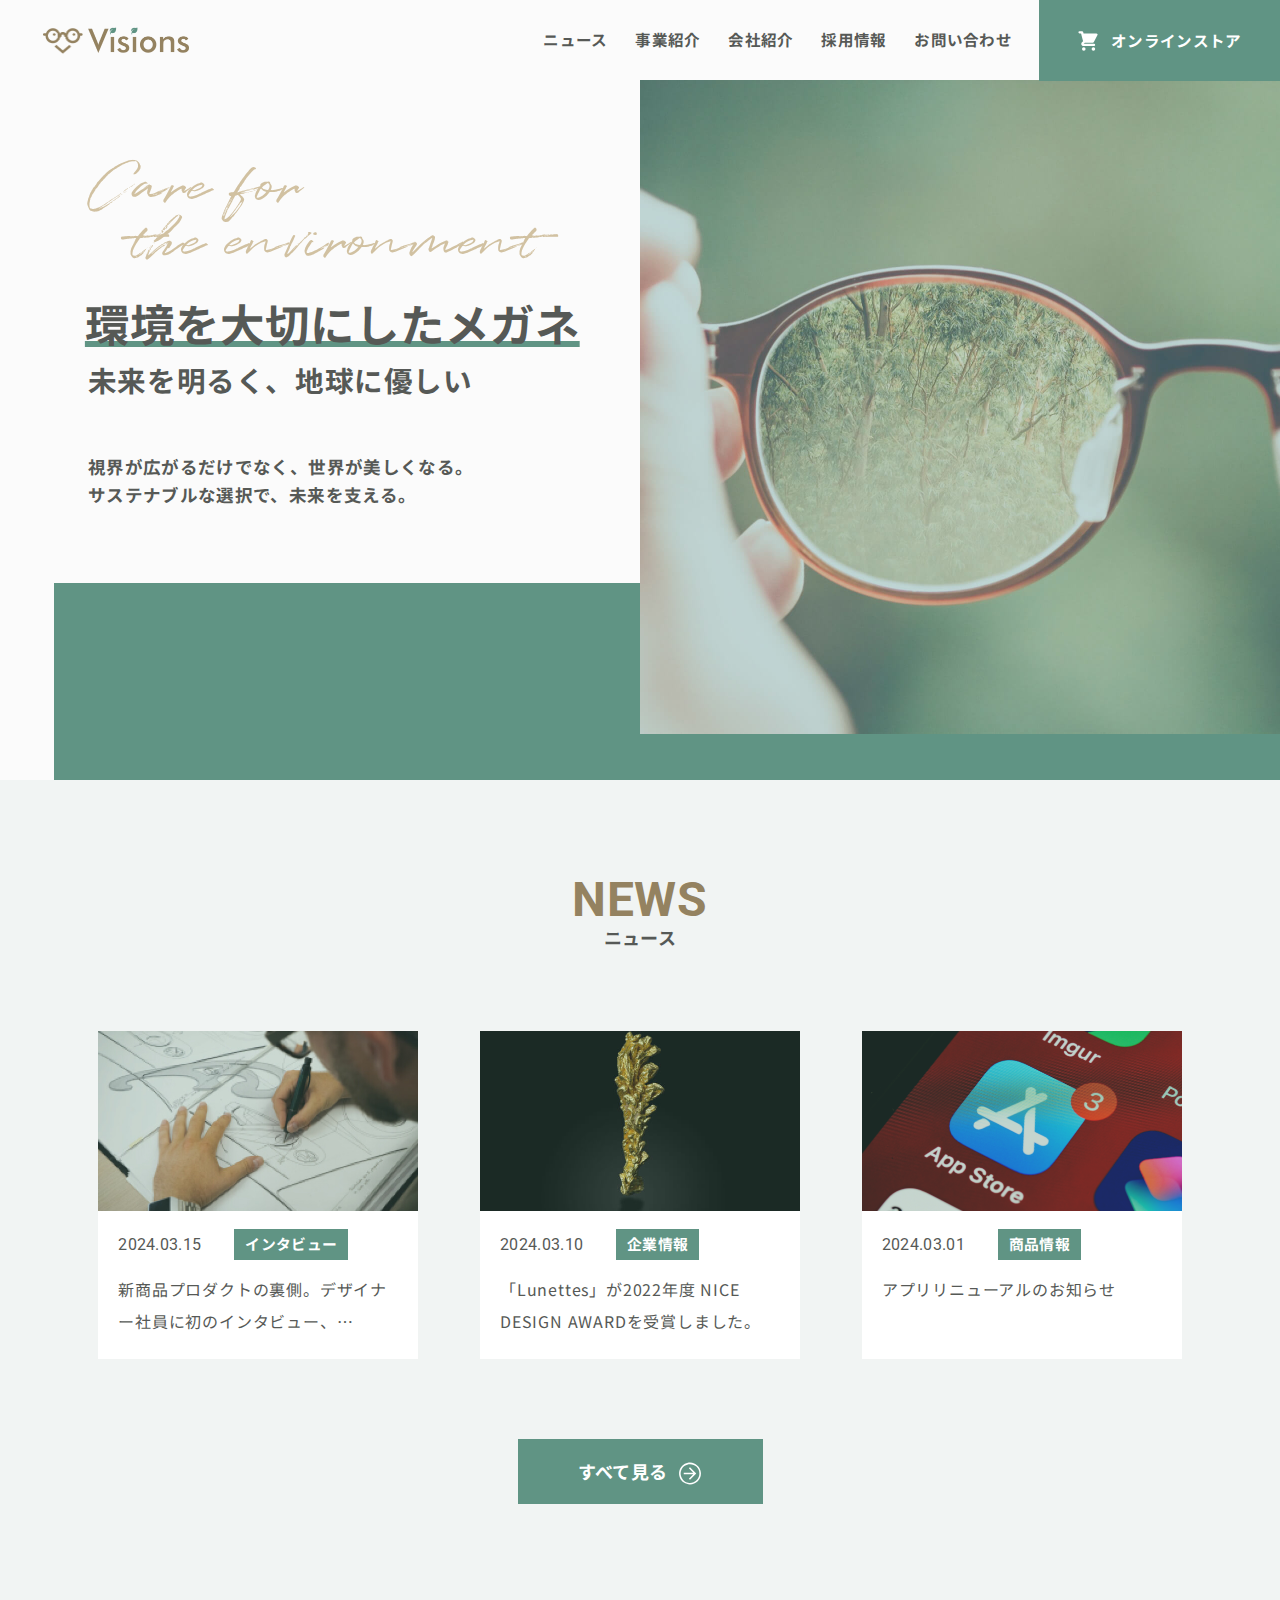
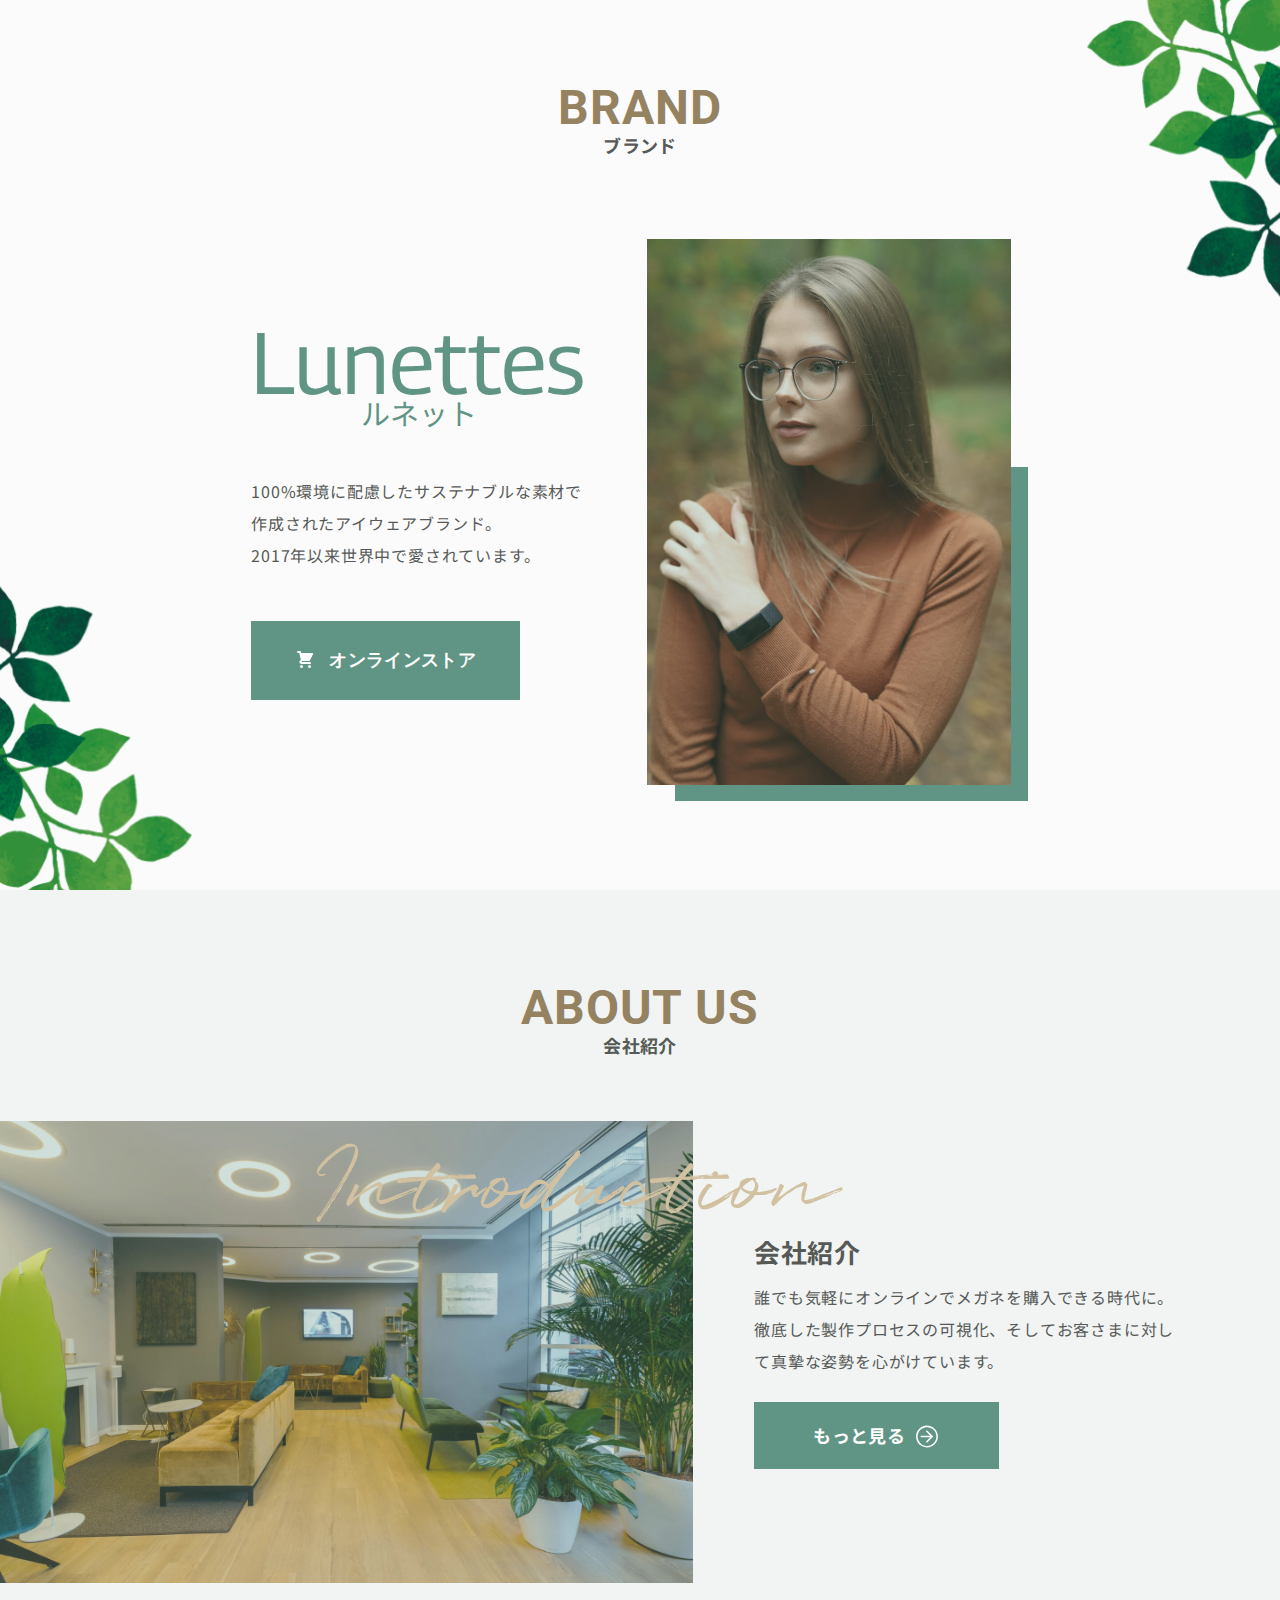
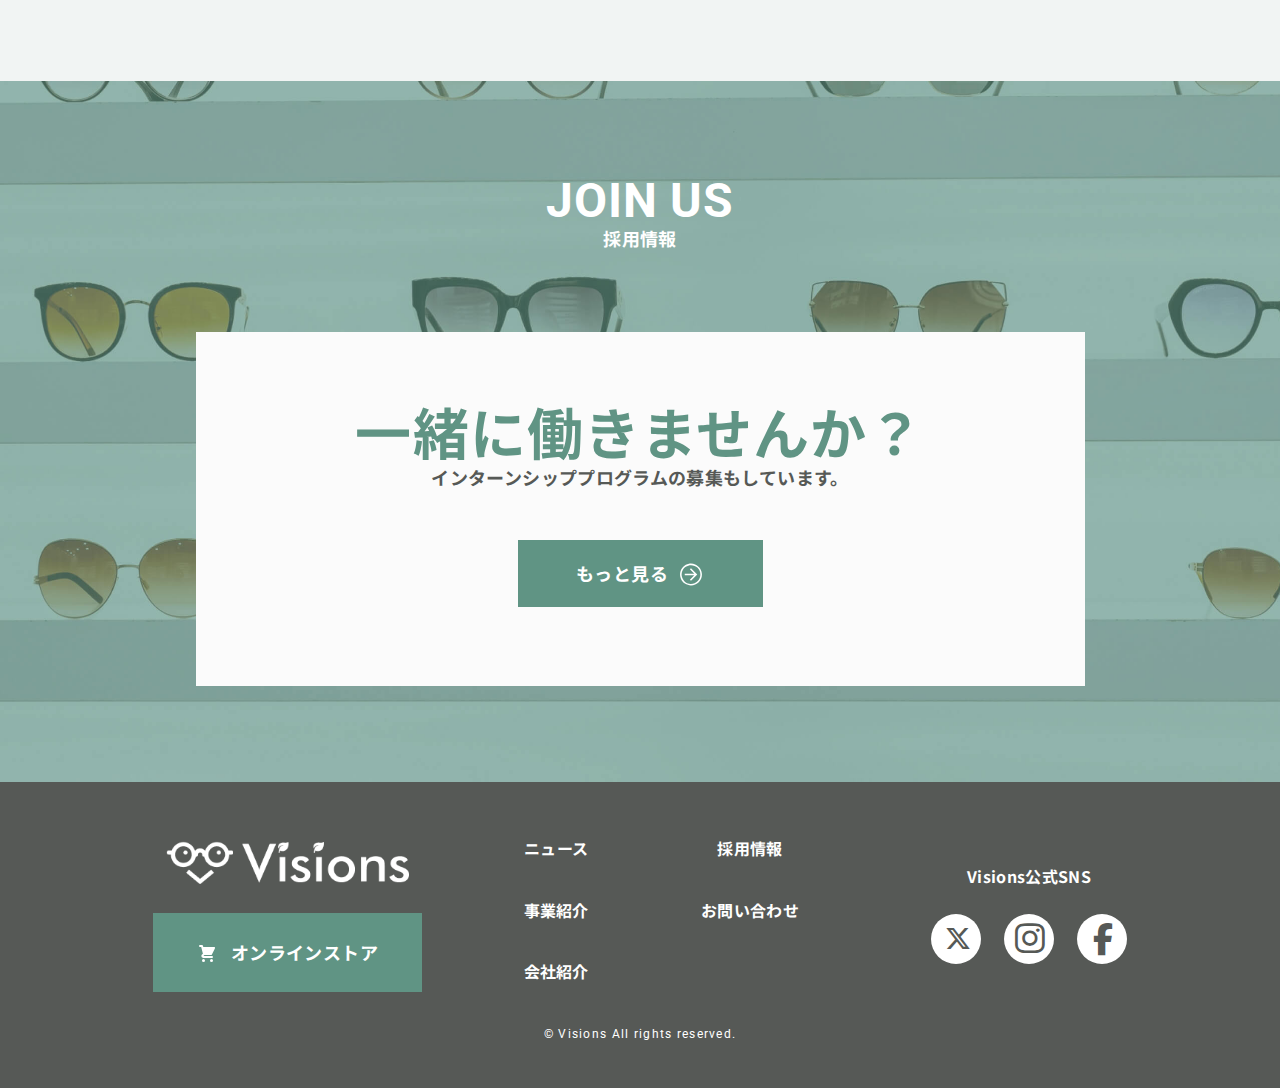
==== commit 89225c10: "visions Initial Commit" ====
--- a/index.html
+++ b/index.html
@@ -31,7 +31,8 @@
 
     <!-- from here is css -->
     <link rel="stylesheet" type="text/css" href="./css/reset.css" />
-    <link rel="stylesheet" type="text/css" href="./css/style.css" />
+    <!-- <link rel="stylesheet" type="text/css" href="./css/style.css" /> -->
+    <link rel="stylesheet" type="text/css" href="./css/style_takemyon.css" />
     <!-- to here is css -->
 
     <!-- Google Fonts -->
@@ -77,7 +78,7 @@
           <div class="header-nav__online-store">
             <a href="#" class="header-nav__online-store-link">
               <div class="header-nav__cart">
-                <svg width="24" height="23" preserveAspectRatio="none" xmlns="http://www.w3.org/2000/svg" class="h-5 w-5" viewBox="0 0 20 20">
+                <svg width="24" height="23" preserveAspectRatio="none" class="h-5 w-5" viewBox="0 0 20 20">
                   <path d="M3 1a1 1 0 000 2h1.22l.305 1.222a.997.997 0 00.01.042l1.358 5.43-.893.892C3.74 11.846 4.632 14 6.414 14H15a1 1 0 000-2H6.414l1-1H14a1 1 0 00.894-.553l3-6A1 1 0 0017 3H6.28l-.31-1.243A1 1 0 005 1H3zM16 16.5a1.5 1.5 0 11-3 0 1.5 1.5 0 013 0zM6.5 18a1.5 1.5 0 100-3 1.5 1.5 0 000 3z" />
                 </svg>
               </div>
@@ -97,9 +98,9 @@
           <div class="drawer-nav__icon">
             <img src="./img/common/header/header_drawer_icon.png" alt="visions" width="90" height="58" />
           </div>
-          <h1 class="drawer-nav__logo">
+          <h2 class="drawer-nav__logo">
             <img src="./img/common/header/header_drawer_logo.png" alt="visions" width="227" height="56" />
-          </h1>
+          </h2>
         </div>
 
         <ul class="drawer-nav__list">
@@ -154,13 +155,13 @@
         </ul>
 
         <div class="drawer-nav__sns-links">
-          <a href="#" class="drawer-nav__sns-link">
+          <a href="#" class="drawer-nav__sns-link" aria-label="Social Media Link">
             <i class="fa-brands fa-x-twitter header__twitter"></i>
           </a>
-          <a href="#" class="drawer-nav__sns-link">
+          <a href="#" class="drawer-nav__sns-link" aria-label="Social Media Link">
             <i class="fa-brands fa-instagram header__instagram"></i>
           </a>
-          <a href="#" class="drawer-nav__sns-link">
+          <a href="#" class="drawer-nav__sns-link" aria-label="Social Media Link">
             <i class="fa-brands fa-facebook-f header__facebook"></i>
           </a>
         </div>
@@ -193,45 +194,45 @@
           </div>
           <ul class="news__lists">
             <li class="news__item">
-              <a href="./article.html" class="news__link">
+              <a href="./articles.html" class="news__link">
                 <div class="news__image">
                   <img src="./img/front-page/index/news/news1.jpg" alt="news" width="636" height="358" />
                 </div>
-                <div class="news__text-contents">
+                <article class="news__text-contents">
                   <div class="news__text-head">
                     <time class="news__date" datetime="2024-03-15">2024.03.15</time>
                     <span class="news__tag">インタビュー</span>
                   </div>
-                  <p class="news__text">新商品プロダクトの裏側。デザイナー社員に初のインタビュー、Lunettesの開発秘話を語る。</p>
-                </div>
+                  <h3 class="news__text">新商品プロダクトの裏側。デザイナー社員に初のインタビュー、Lunettesの開発秘話を語る。</h3>
+                </article>
               </a>
             </li>
             <li class="news__item">
-              <a href="./article.html" class="news__link">
+              <a href="./articles.html" class="news__link">
                 <div class="news__image">
                   <img src="./img/front-page/index/news/news2.jpg" alt="news" width="636" height="358" />
                 </div>
-                <div class="news__text-contents">
+                <article class="news__text-contents">
                   <div class="news__text-head">
                     <time class="news__date" datetime="2024-03-10">2024.03.10</time>
                     <span class="news__tag">企業情報</span>
                   </div>
-                  <p class="news__text">「Lunettes」が2022年度 NICE DESIGN AWARDを受賞しました。</p>
-                </div>
+                  <h3 class="news__text">「Lunettes」が2022年度 NICE DESIGN AWARDを受賞しました。</h3>
+                </article>
               </a>
             </li>
             <li class="news__item">
-              <a href="./article.html" class="news__link">
+              <a href="./articles.html" class="news__link">
                 <div class="news__image">
                   <img src="./img/front-page/index/news/news3.jpg" alt="news" width="636" height="358" />
                 </div>
-                <div class="news__text-contents">
+                <article class="news__text-contents">
                   <div class="news__text-head">
                     <time class="news__date" datetime="2024-03-15">2024.03.01</time>
                     <span class="news__tag">商品情報</span>
                   </div>
-                  <p class="news__text">アプリリニューアルのお知らせ</p>
-                </div>
+                  <h3 class="news__text">アプリリニューアルのお知らせ</h3>
+                </article>
               </a>
             </li>
           </ul>
@@ -240,7 +241,91 @@
             <a href="./news.html" class="news__button-link">
               <span>すべて見る</span>
               <div class="news__button-arrow">
-                <img src="./img/front-page/index/news/news_arrow.svg" alt="" />
+                <img src="./img/front-page/index/news/news_arrow.svg" alt="すべて見る" width="26" height="25" />
+              </div>
+            </a>
+          </div>
+        </div>
+      </section>
+
+      <section class="brand" id="brand">
+        <div class="brand__top-image">
+          <img src="./img/front-page/index/brand/brand_leaf_top.png" alt="Lunettes" width="921" height="672" />
+        </div>
+        <div class="brand__heading">
+          <h2 class="brand__title">BRAND</h2>
+          <p class="brand__sub-title">ブランド</p>
+        </div>
+
+        <div class="brand__contents">
+          <div class="brand__image">
+            <img src="./img/front-page/index/brand/brand.jpg" alt="Lunettes" width="728" height="1092" />
+          </div>
+          <div class="brand__text-contents">
+            <h3 class="brand__name">Lunettes</h3>
+            <p class="brand__name-sub">ルネット</p>
+            <p class="brand__text">
+              100%環境に配慮したサステナブルな素材で作成されたアイウェアブランド。<br />
+              2017年以来世界中で愛されています。
+            </p>
+            <div class="brand__online-store--wrapper">
+              <div class="brand__online-store">
+                <a href="#" class="brand__online-store-link">
+                  <div class="brand__cart">
+                    <svg width="20" height="20" class="h-5 w-5" viewBox="0 0 20 20">
+                      <path d="M3 1a1 1 0 000 2h1.22l.305 1.222a.997.997 0 00.01.042l1.358 5.43-.893.892C3.74 11.846 4.632 14 6.414 14H15a1 1 0 000-2H6.414l1-1H14a1 1 0 00.894-.553l3-6A1 1 0 0017 3H6.28l-.31-1.243A1 1 0 005 1H3zM16 16.5a1.5 1.5 0 11-3 0 1.5 1.5 0 013 0zM6.5 18a1.5 1.5 0 100-3 1.5 1.5 0 000 3z" />
+                    </svg>
+                  </div>
+                  <span>オンラインストア</span>
+                </a>
+              </div>
+            </div>
+          </div>
+        </div>
+        <div class="brand__bottom-image">
+          <img src="./img/front-page/index/brand/brand_leaf_bottom.png" alt="Lunettes" width="921" height="672" />
+        </div>
+      </section>
+
+      <section class="about">
+        <div class="about__heading">
+          <h2 class="about__title">ABOUT US</h2>
+          <p class="about__sub-title">会社紹介</p>
+        </div>
+
+        <div class="about__contents">
+          <div class="about__image">
+            <img src="./img/front-page/index/about/about_office.jpg" alt="Officeの風景" width="1560" height="1040" />
+            <h3 class="about__copy">Introduction</h3>
+          </div>
+          <div class="about__text-contents">
+            <h3 class="about__introduction">会社紹介</h3>
+            <p class="about__introduction-text">誰でも気軽にオンラインでメガネを購入できる時代に。徹底した製作プロセスの可視化、そしてお客さまに対して真摯な姿勢を心がけています。</p>
+            <div class="about__button">
+              <a href="./about.html" class="about__button-link">
+                <span>もっと見る</span>
+                <div class="about__button-arrow">
+                  <img src="./img/front-page/index/about/about_arrow.svg" alt="もっと見る" width="26" height="25" />
+                </div>
+              </a>
+            </div>
+          </div>
+        </div>
+      </section>
+
+      <section class="recruit">
+        <div class="recruit__heading">
+          <h2 class="recruit__title">JOIN US</h2>
+          <p class="recruit__sub-title">採用情報</p>
+        </div>
+        <div class="recruit__card">
+          <h3 class="recruit__card-title">一緒に働きませんか？</h3>
+          <p class="recruit__text">インターンシッププログラムの募集もしています。</p>
+          <div class="recruit__button">
+            <a href="./recruit.html" class="recruit__button-link">
+              <span>もっと見る</span>
+              <div class="recruit__button-arrow">
+                <img src="./img/front-page/index/recruit/recruit_arrow.svg" alt="もっと見る" width="26" height="25" />
               </div>
             </a>
           </div>
@@ -262,13 +347,13 @@
         <div class="footer-sns__wrapper">
           <h3 class="footer__title">Visions公式SNS</h3>
           <div class="footer__sns-links">
-            <a href="#" class="footer__sns-link">
+            <a href="#" class="footer__sns-link" aria-label="Twitter">
               <i class="fa-brands fa-x-twitter footer__twitter"></i>
             </a>
-            <a href="#" class="footer__sns-link">
+            <a href="#" class="footer__sns-link" aria-label="Instagram">
               <i class="fa-brands fa-instagram footer__instagram"></i>
             </a>
-            <a href="#" class="footer__sns-link">
+            <a href="#" class="footer__sns-link" aria-label="Facebook">
               <i class="fa-brands fa-facebook-f footer__facebook"></i>
             </a>
           </div>
@@ -296,7 +381,7 @@
           <div class="footer__online-store">
             <a href="#" class="footer__online-store-link">
               <div class="footer__cart">
-                <svg width="20" height="20" xmlns="http://www.w3.org/2000/svg" class="h-5 w-5" viewBox="0 0 20 20">
+                <svg width="20" height="20" class="h-5 w-5" viewBox="0 0 20 20">
                   <path d="M3 1a1 1 0 000 2h1.22l.305 1.222a.997.997 0 00.01.042l1.358 5.43-.893.892C3.74 11.846 4.632 14 6.414 14H15a1 1 0 000-2H6.414l1-1H14a1 1 0 00.894-.553l3-6A1 1 0 0017 3H6.28l-.31-1.243A1 1 0 005 1H3zM16 16.5a1.5 1.5 0 11-3 0 1.5 1.5 0 013 0zM6.5 18a1.5 1.5 0 100-3 1.5 1.5 0 000 3z" />
                 </svg>
               </div>
@@ -311,7 +396,7 @@
         </div>
       </div>
     </footer>
-    <script src="./js/lib/jquery-3.7.1.min.js"></script>
-    <script src="./js/script.js"></script>
+    <script src="./js/lib/jquery-3.7.1.min.js" defer></script>
+    <script src="./js/script.js" defer></script>
   </body>
 </html>
--- a/css/style_takemyon.css
+++ b/css/style_takemyon.css
@@ -0,0 +1,1921 @@
+@font-face {
+  font-family: "Quentin";
+  src: url("../fonts/Quentin.woff2") format("woff2");
+}
+body {
+  font-size: 16px;
+  line-height: 1.6;
+  background-color: #fbfbfb;
+  color: #565956;
+}
+
+main {
+  padding-top: 80px;
+}
+
+.dummy__contents {
+  display: block;
+  width: 100%;
+  height: 2000px;
+}
+
+.header {
+  position: fixed;
+  height: 80px;
+  width: 100%;
+  z-index: 100;
+  background-color: #fbfbfb;
+  font-size: 16px;
+  font-family: "Noto Sans JP", sans-serif;
+}
+@media screen and (min-width: 768px) {
+  .header {
+    font-size: clamp(0.875rem, 0.7321rem + 0.2976vw, 1rem);
+  }
+}
+
+.header__inner {
+  display: -webkit-box;
+  display: -ms-flexbox;
+  display: flex;
+  margin-inline: auto;
+  max-width: 1440px;
+  width: 100%;
+  padding-inline: 17px 30px;
+  -webkit-box-pack: justify;
+      -ms-flex-pack: justify;
+          justify-content: space-between;
+  -webkit-box-align: center;
+      -ms-flex-align: center;
+          align-items: center;
+  height: 100%;
+}
+@media screen and (min-width: 768px) {
+  .header__inner {
+    padding-inline: 43px 0;
+  }
+}
+
+.header__logo--wrapper,
+.drawer-nav__logo--wrapper {
+  width: 163px;
+  display: -webkit-box;
+  display: -ms-flexbox;
+  display: flex;
+  -webkit-box-pack: center;
+      -ms-flex-pack: center;
+          justify-content: center;
+  -webkit-box-align: center;
+      -ms-flex-align: center;
+          align-items: center;
+  gap: 5.03px;
+  padding-block: 26px;
+}
+@media screen and (min-width: 768px) {
+  .header__logo--wrapper,
+  .drawer-nav__logo--wrapper {
+    max-height: 24px;
+    max-width: 146px;
+  }
+}
+
+.header__icon {
+  -ms-flex-negative: 0;
+      flex-shrink: 0;
+  width: 44.742px;
+}
+@media screen and (min-width: 768px) {
+  .header__icon {
+    width: 40.076px;
+  }
+}
+.header__icon img {
+  width: 100%;
+}
+
+.header__logo {
+  -ms-flex-negative: 0;
+      flex-shrink: 0;
+  width: 112.642px;
+  padding-bottom: 2px;
+}
+@media screen and (min-width: 768px) {
+  .header__logo {
+    width: 100.894px;
+  }
+}
+.header__logo img {
+  width: 100%;
+}
+
+.header__nav {
+  display: none;
+}
+@media screen and (min-width: 768px) {
+  .header__nav {
+    display: -webkit-box;
+    display: -ms-flexbox;
+    display: flex;
+    -webkit-box-pack: center;
+        -ms-flex-pack: center;
+            justify-content: center;
+    -webkit-box-align: center;
+        -ms-flex-align: center;
+            align-items: center;
+    gap: clamp(0.625rem, -0.9464rem + 3.2738vw, 2rem);
+  }
+}
+
+.header-nav__list {
+  display: none;
+}
+@media screen and (min-width: 768px) {
+  .header-nav__list {
+    display: -webkit-box;
+    display: -ms-flexbox;
+    display: flex;
+    -webkit-box-pack: center;
+        -ms-flex-pack: center;
+            justify-content: center;
+    -webkit-box-align: center;
+        -ms-flex-align: center;
+            align-items: center;
+    line-height: 30px;
+    gap: clamp(0.875rem, -0.4107rem + 2.6786vw, 2rem);
+  }
+}
+
+.header-nav__item {
+  border-bottom: 2px solid rgba(96, 148, 132, 0);
+  -webkit-transition: border-bottom 0.3s ease-in-out;
+  transition: border-bottom 0.3s ease-in-out;
+}
+@media screen and (min-width: 768px) {
+  .header-nav__item.is-active, .header-nav__item:hover {
+    border-bottom: 2px solid #609484;
+  }
+}
+
+.header-nav__link {
+  font-weight: 700;
+  line-height: 30px;
+  letter-spacing: 0.32px;
+}
+
+.header-nav__online-store-link {
+  background-color: #609484;
+  height: 100%;
+  padding-block: 29px;
+  padding-inline: calc(clamp(1.25rem, -0.4643rem + 3.5714vw, 2.75rem) - 1px) clamp(1.25rem, -0.4643rem + 3.5714vw, 2.75rem);
+  display: -webkit-box;
+  display: -ms-flexbox;
+  display: flex;
+  -webkit-box-pack: center;
+      -ms-flex-pack: center;
+          justify-content: center;
+  -webkit-box-align: center;
+      -ms-flex-align: center;
+          align-items: center;
+  gap: 11px;
+  -webkit-transition: background-color 0.3s ease-in-out;
+  transition: background-color 0.3s ease-in-out;
+}
+.header-nav__online-store-link:hover {
+  background-color: #b0c9c1;
+}
+.header-nav__online-store-link svg {
+  margin-bottom: -6px;
+  -ms-flex-negative: 0;
+      flex-shrink: 0;
+  fill: #fff;
+}
+.header-nav__online-store-link span {
+  color: #fff;
+  font-weight: 700;
+  letter-spacing: 0.32px;
+}
+
+.header__menu {
+  display: block;
+  position: relative;
+  z-index: 1000;
+  width: 40px;
+  height: 22px;
+  -webkit-transition: width 0.3s, height 0.3s, margin-top 0.3s, -webkit-transform 0.3s ease-in-out;
+  transition: width 0.3s, height 0.3s, margin-top 0.3s, -webkit-transform 0.3s ease-in-out;
+  transition: width 0.3s, height 0.3s, margin-top 0.3s, transform 0.3s ease-in-out;
+  transition: width 0.3s, height 0.3s, margin-top 0.3s, transform 0.3s ease-in-out, -webkit-transform 0.3s ease-in-out;
+}
+.header__menu.is-open {
+  margin-top: 12px;
+  width: 37px;
+  height: 37px;
+  -webkit-transform: rotate(45deg);
+          transform: rotate(45deg);
+}
+.header__menu.is-open .header__menu-line {
+  background-color: #fff;
+}
+.header__menu.is-open .header__menu-line:nth-child(1) {
+  width: 31px;
+  -webkit-transform: translateY(-50%) rotate(90deg);
+          transform: translateY(-50%) rotate(90deg);
+  top: calc(50% - 1px);
+}
+.header__menu.is-open .header__menu-line:nth-child(2) {
+  opacity: 0;
+}
+.header__menu.is-open .header__menu-line:nth-child(3) {
+  width: 31px;
+  -webkit-transform: translateY(-50%) rotate(0deg);
+          transform: translateY(-50%) rotate(0deg);
+  top: calc(50% - 1px);
+}
+@media screen and (min-width: 768px) {
+  .header__menu {
+    display: none;
+  }
+}
+
+.header__menu-line {
+  display: block;
+  position: absolute;
+  width: 100%;
+  height: 2px;
+  background-color: #609484;
+  -webkit-transition: width 0.3s, top 0.3s, background-color 0.3s, opacity 0.3s ease-in-out, -webkit-transform 0.3s;
+  transition: width 0.3s, top 0.3s, background-color 0.3s, opacity 0.3s ease-in-out, -webkit-transform 0.3s;
+  transition: width 0.3s, top 0.3s, background-color 0.3s, transform 0.3s, opacity 0.3s ease-in-out;
+  transition: width 0.3s, top 0.3s, background-color 0.3s, transform 0.3s, opacity 0.3s ease-in-out, -webkit-transform 0.3s;
+}
+.header__menu-line:nth-child(1) {
+  top: 0;
+}
+.header__menu-line:nth-child(2) {
+  top: calc(50% - 1px);
+}
+.header__menu-line:nth-child(3) {
+  top: calc(100% - 2px);
+}
+
+.drawer-nav {
+  -webkit-transform: translateX(100%);
+          transform: translateX(100%);
+  position: fixed;
+  width: 100vw;
+  top: 0;
+  height: 619px;
+  font-family: "Noto Sans JP", sans-serif;
+  font-size: 16px;
+  letter-spacing: 0.8px;
+  color: #fff;
+  background-color: #609484;
+  opacity: 0;
+  -webkit-transition: opacity 0.3s ease-in-out, -webkit-transform 0.3s;
+  transition: opacity 0.3s ease-in-out, -webkit-transform 0.3s;
+  transition: transform 0.3s, opacity 0.3s ease-in-out;
+  transition: transform 0.3s, opacity 0.3s ease-in-out, -webkit-transform 0.3s;
+}
+.drawer-nav.is-open {
+  -webkit-transform: translateX(0);
+          transform: translateX(0);
+  opacity: 1;
+}
+
+.drawer-nav__logo--wrapper {
+  margin-left: 17.5px;
+}
+
+.drawer-nav__list {
+  padding-inline: 26px;
+}
+
+.drawer-nav__item {
+  height: 65px;
+}
+
+.drawer-nav__link {
+  padding-inline: 4px 20px;
+  height: 100%;
+  display: -webkit-box;
+  display: -ms-flexbox;
+  display: flex;
+  -webkit-box-pack: justify;
+      -ms-flex-pack: justify;
+          justify-content: space-between;
+  -webkit-box-align: center;
+      -ms-flex-align: center;
+          align-items: center;
+  border-bottom: 1px dotted #fff;
+}
+
+.drawer-nav__sns-links {
+  padding-left: 27px;
+  display: -webkit-box;
+  display: -ms-flexbox;
+  display: flex;
+  -webkit-box-pack: start;
+      -ms-flex-pack: start;
+          justify-content: flex-start;
+  -webkit-box-align: center;
+      -ms-flex-align: center;
+          align-items: center;
+  margin-top: 27px;
+  gap: 23px;
+}
+
+.drawer-nav__sns-link {
+  height: 35px;
+  width: 35px;
+  border-radius: 50%;
+  color: #609484;
+  background-color: #fff;
+  display: grid;
+  place-items: center;
+}
+
+.header__twitter {
+  margin-left: 2px;
+  font-size: 15.185px;
+  width: 16.8px;
+  height: 15.185px;
+}
+
+.header__instagram {
+  margin-top: 2px;
+  margin-left: 3px;
+  font-size: 22.4px;
+  width: 21.985px;
+  height: 22.4px;
+}
+
+.header__facebook {
+  margin-right: 3px;
+  font-size: 22.4px;
+  width: 11.997px;
+  height: 22.4px;
+}
+
+.footer {
+  background-color: #565956;
+  color: #fff;
+  font-family: "Noto Sans JP", sans-serif;
+}
+
+.footer__inner {
+  padding-block: 43px;
+  padding-inline: clamp(1.5rem, -9.6429rem + 55.7143vw, 3.9375rem) clamp(1.5rem, -8.2143rem + 48.5714vw, 3.625rem);
+  display: grid;
+  grid-template-areas: "a" "b" "c" "d" "e";
+}
+.footer__inner .footer__logo--wrapper {
+  grid-area: d;
+}
+.footer__inner .footer-sns__wrapper {
+  grid-area: a;
+}
+.footer__inner .footer-nav__list {
+  grid-area: c;
+}
+.footer__inner .footer__online-store--wrapper {
+  grid-area: b;
+}
+.footer__inner .copyright {
+  grid-area: e;
+}
+@media screen and (min-width: 768px) {
+  .footer__inner {
+    padding: 44px 37px;
+    max-width: 1048px;
+    margin-inline: auto;
+    grid-template-columns: 0.8fr 1.6fr 0.6fr;
+    display: grid;
+    grid-template-areas: "d c a" "b c a" "e e e";
+  }
+}
+
+.footer__logo--wrapper {
+  margin-top: 77px;
+  width: 243px;
+  margin-inline: auto;
+  display: -webkit-box;
+  display: -ms-flexbox;
+  display: flex;
+  -webkit-box-pack: center;
+      -ms-flex-pack: center;
+          justify-content: center;
+  -webkit-box-align: center;
+      -ms-flex-align: center;
+          align-items: center;
+  gap: 8.372px;
+}
+@media screen and (min-width: 768px) {
+  .footer__logo--wrapper {
+    margin-top: 0;
+    margin-inline: 13px;
+    padding-top: 15px;
+  }
+}
+
+.footer-sns__wrapper {
+  margin-top: 10px;
+  display: -webkit-box;
+  display: -ms-flexbox;
+  display: flex;
+  -webkit-box-orient: vertical;
+  -webkit-box-direction: normal;
+      -ms-flex-direction: column;
+          flex-direction: column;
+  -webkit-box-pack: center;
+      -ms-flex-pack: center;
+          justify-content: center;
+  -webkit-box-align: center;
+      -ms-flex-align: center;
+          align-items: center;
+  gap: 24px;
+}
+@media screen and (min-width: 768px) {
+  .footer-sns__wrapper {
+    width: 196px;
+  }
+}
+
+.footer__title {
+  letter-spacing: 0.32px;
+  font-weight: 700;
+}
+
+.footer__sns-links {
+  display: -webkit-box;
+  display: -ms-flexbox;
+  display: flex;
+  -webkit-box-pack: center;
+      -ms-flex-pack: center;
+          justify-content: center;
+  -webkit-box-align: center;
+      -ms-flex-align: center;
+          align-items: center;
+  gap: 23px;
+}
+
+.footer__sns-link {
+  width: 50px;
+  height: 50px;
+  border-radius: 50%;
+  background-color: #fff;
+  color: #565956;
+  display: grid;
+  place-items: center;
+}
+
+.footer__twitter {
+  width: 23px;
+  height: 26px;
+  font-size: 26px;
+  margin-left: 0px;
+}
+
+.footer__instagram {
+  width: 28px;
+  height: 35px;
+  font-size: 34px;
+  margin-left: 0;
+}
+
+.footer__facebook {
+  width: 17.139px;
+  height: 32px;
+  font-size: 32px;
+  margin-right: 1px;
+}
+
+.footer-nav__list {
+  -ms-flex-negative: 0;
+      flex-shrink: 0;
+  padding-inline: 6px;
+  margin-top: 40px;
+  height: 154px;
+  display: -webkit-box;
+  display: -ms-flexbox;
+  display: flex;
+  -webkit-box-orient: vertical;
+  -webkit-box-direction: normal;
+      -ms-flex-direction: column;
+          flex-direction: column;
+  -ms-flex-wrap: wrap;
+      flex-wrap: wrap;
+  gap: 37px 91px;
+}
+@media screen and (min-width: 768px) {
+  .footer-nav__list {
+    width: 511px;
+    width: 100%;
+    margin-top: 10px;
+    gap: 36px clamp(0.625rem, -5.5179rem + 12.7976vw, 6rem);
+    padding-left: clamp(0.625rem, -6.2321rem + 14.2857vw, 6.625rem);
+    padding-right: clamp(0.625rem, -9.0893rem + 20.2381vw, 9.125rem);
+  }
+}
+
+.footer-nav__item {
+  text-align: center;
+}
+
+.footer-nav__link {
+  font-weight: 700;
+  letter-spacing: 0.32px;
+}
+
+.footer__online-store--wrapper {
+  margin-top: 60px;
+}
+@media screen and (min-width: 768px) {
+  .footer__online-store--wrapper {
+    margin-top: 29px;
+    max-width: 269px;
+  }
+}
+
+.footer__online-store-link {
+  background-color: #609484;
+  height: 100%;
+  margin-inline: auto;
+  max-width: 270px;
+  padding: 26px 44px;
+  font-size: 18px;
+  letter-spacing: 0.36px;
+  display: -webkit-box;
+  display: -ms-flexbox;
+  display: flex;
+  -webkit-box-pack: center;
+      -ms-flex-pack: center;
+          justify-content: center;
+  -webkit-box-align: center;
+      -ms-flex-align: center;
+          align-items: center;
+  gap: 14px;
+  -webkit-transition: background-color 0.3s ease-in-out;
+  transition: background-color 0.3s ease-in-out;
+}
+@media screen and (min-width: 768px) {
+  .footer__online-store-link {
+    padding: 25px 44px;
+  }
+}
+.footer__online-store-link:hover {
+  background-color: #b0c9c1;
+}
+.footer__online-store-link svg {
+  margin-bottom: -4px;
+  -ms-flex-negative: 0;
+      flex-shrink: 0;
+  fill: #fff;
+}
+.footer__online-store-link span {
+  color: #fff;
+  font-weight: 700;
+}
+
+.copyright {
+  display: block;
+  font-family: "Roboto", sans-serif;
+  font-size: 14px;
+  margin-top: 34px;
+  text-align: center;
+  letter-spacing: 1.28px;
+}
+@media screen and (min-width: 768px) {
+  .copyright {
+    margin-top: 30px;
+  }
+}
+
+.fv {
+  display: -webkit-box;
+  display: -ms-flexbox;
+  display: flex;
+  -webkit-box-orient: vertical;
+  -webkit-box-direction: normal;
+      -ms-flex-direction: column;
+          flex-direction: column;
+  -webkit-box-pack: center;
+      -ms-flex-pack: center;
+          justify-content: center;
+  -webkit-box-align: center;
+      -ms-flex-align: center;
+          align-items: center;
+  gap: 35px;
+  padding-bottom: 51px;
+  margin-inline: auto;
+}
+@media screen and (min-width: 768px) {
+  .fv {
+    position: relative;
+    max-width: 1440px;
+    width: 100%;
+    -webkit-box-orient: horizontal;
+    -webkit-box-direction: reverse;
+        -ms-flex-direction: row-reverse;
+            flex-direction: row-reverse;
+    -webkit-box-pack: center;
+        -ms-flex-pack: center;
+            justify-content: center;
+    -webkit-box-align: start;
+        -ms-flex-align: start;
+            align-items: flex-start;
+    padding-bottom: 0px;
+    gap: 0;
+  }
+  .fv::before {
+    position: absolute;
+    content: "";
+    display: block;
+    height: 197px;
+    width: calc(100% - 54px);
+    background-color: #609484;
+    bottom: 0;
+    z-index: -1;
+    left: 54px;
+  }
+}
+
+.fv__image--wrapper {
+  -ms-flex-negative: 0;
+      flex-shrink: 0;
+  padding-left: 17px;
+  height: 469px;
+}
+@media screen and (min-width: 768px) {
+  .fv__image--wrapper {
+    padding-left: 0;
+    height: 700px;
+    width: clamp(24rem, 0rem + 50vw, 45rem);
+  }
+}
+
+.fv__image {
+  display: block;
+  position: relative;
+  padding-left: 28px;
+  height: 100%;
+}
+@media screen and (min-width: 768px) {
+  .fv__image {
+    padding-left: 0;
+  }
+}
+.fv__image::before {
+  position: absolute;
+  content: "";
+  display: block;
+  height: 197px;
+  width: 100%;
+  background-color: #609484;
+  bottom: 0;
+  z-index: -1;
+  left: 0;
+}
+@media screen and (min-width: 768px) {
+  .fv__image::before {
+    display: none;
+  }
+}
+.fv__image img {
+  z-index: 0;
+  height: calc(100% - 22px);
+  -o-object-fit: cover;
+     object-fit: cover;
+}
+@media screen and (min-width: 768px) {
+  .fv__image img {
+    height: calc(100% - 46px);
+  }
+}
+
+.fv__text-contents {
+  display: block;
+  height: -webkit-fit-content;
+  height: -moz-fit-content;
+  height: fit-content;
+  width: 100%;
+}
+@media screen and (min-width: 768px) {
+  .fv__text-contents {
+    -webkit-box-flex: 1;
+        -ms-flex-positive: 1;
+            flex-grow: 1;
+    max-width: 720px;
+    padding-left: clamp(1.875rem, -3.5536rem + 11.3095vw, 6.625rem);
+  }
+}
+
+.fv__copy {
+  margin-inline: auto;
+  display: block;
+  max-width: 390px;
+  padding-inline: 14px 19px;
+  color: #d1c1a1;
+  /* SP/FV-treat */
+  font-family: "Quentin", cursive;
+  font-size: clamp(2.25rem, -0.6071rem + 14.2857vw, 2.875rem);
+  font-style: normal;
+  font-weight: 400;
+  line-height: 100%; /* 46px */
+  letter-spacing: 0.92px;
+}
+@media screen and (min-width: 768px) {
+  .fv__copy {
+    margin-top: 81px;
+    margin-inline: 0;
+    padding-inline: 0;
+    max-width: 549px;
+    font-size: clamp(2.625rem, 1.3821rem + 2.5894vw, 3.7125625rem);
+    letter-spacing: 1.188px;
+  }
+}
+
+.fv__title {
+  margin-top: 24px;
+  color: #565956;
+  padding-inline: 23px 31px;
+  text-align: center;
+  font-family: "Noto Sans JP", sans-serif;
+  font-size: clamp(1.375rem, -0.9107rem + 11.4286vw, 1.875rem);
+  font-weight: 700;
+  line-height: 1.6; /* 48px */
+  letter-spacing: 0.5px;
+  -webkit-text-decoration: 3px solid underline #609484;
+          text-decoration: 3px solid underline #609484;
+  text-underline-offset: -1px;
+}
+@media screen and (min-width: 768px) {
+  .fv__title {
+    margin-top: 18px;
+    text-align: left;
+    padding-inline: 0;
+    margin-left: -3px;
+    font-size: clamp(1.875rem, 0.5179rem + 2.8274vw, 3.0625rem);
+    font-weight: 700;
+    line-height: 1.5; /* 73.5px */
+    letter-spacing: 0.98px;
+    -webkit-text-decoration: 6px solid underline #609484;
+            text-decoration: 6px solid underline #609484;
+  }
+}
+
+.fv__sub-title {
+  margin-top: 5px;
+  color: #565956;
+  font-family: "Noto Sans JP", sans-serif;
+  padding-inline: 24px 32px;
+  text-align: center;
+  font-size: clamp(1.0625rem, -1.2735rem + 11.68vw, 1.5735rem);
+  font-weight: 700;
+  line-height: 1.5; /* 37.764px */
+  letter-spacing: 0.504px;
+}
+@media screen and (min-width: 768px) {
+  .fv__sub-title {
+    text-align: left;
+    margin-top: 3px;
+    padding-inline: 0;
+    font-size: clamp(1.5rem, 1.0714rem + 0.8929vw, 1.875rem);
+    font-weight: 700;
+    letter-spacing: 0.6px;
+  }
+}
+
+.hidden-pc {
+  display: block;
+}
+@media screen and (min-width: 768px) {
+  .hidden-pc {
+    display: none;
+  }
+}
+
+.hidden-sp {
+  display: none;
+}
+@media screen and (min-width: 768px) {
+  .hidden-sp {
+    display: inline;
+  }
+}
+
+.fv__text {
+  max-width: 390px;
+  margin-inline: auto;
+  color: #565956;
+  font-family: "Noto Sans JP", sans-serif;
+  font-size: clamp(1rem, 0.4286rem + 2.8571vw, 1.125rem);
+  font-weight: 700;
+  line-height: 1.6; /* 28.8px */
+  letter-spacing: 0.36px;
+  margin-top: 56.17px;
+  padding-inline: 24px 9px;
+}
+@media screen and (min-width: 768px) {
+  .fv__text {
+    margin-top: 51px;
+    font-size: clamp(1rem, 0.8571rem + 0.2976vw, 1.125rem);
+    margin-inline: 0;
+    padding-inline: 0;
+    text-align: left;
+  }
+}
+
+.news {
+  background: #f1f4f3;
+  padding-block: 96px;
+}
+
+.news__inner {
+  padding-inline: 36px;
+}
+
+.news__title {
+  color: #948260;
+  text-align: center;
+  /* common/h2-main */
+  font-family: "Roboto", sans-serif;
+  font-size: 48px;
+  font-weight: 700;
+  line-height: 1; /* 48px */
+  letter-spacing: 0.96px;
+}
+
+.news__sub-title {
+  color: #565956;
+  text-align: center;
+  /* common/h2-sub */
+  font-family: "Noto Sans JP";
+  font-size: 18px;
+  font-style: normal;
+  font-weight: 700;
+  line-height: 150%; /* 27px */
+  letter-spacing: 0.36px;
+}
+
+.news__lists {
+  margin-top: 40px;
+  display: -webkit-box;
+  display: -ms-flexbox;
+  display: flex;
+  -webkit-box-orient: vertical;
+  -webkit-box-direction: normal;
+      -ms-flex-direction: column;
+          flex-direction: column;
+  -webkit-box-pack: center;
+      -ms-flex-pack: center;
+          justify-content: center;
+  -webkit-box-align: center;
+      -ms-flex-align: center;
+          align-items: center;
+  gap: 20px;
+}
+@media screen and (min-width: 768px) {
+  .news__lists {
+    margin-top: 80px;
+    -webkit-box-orient: horizontal;
+    -webkit-box-direction: normal;
+        -ms-flex-direction: row;
+            flex-direction: row;
+    gap: clamp(0.625rem, -4.2321rem + 10.119vw, 4.875rem);
+  }
+}
+
+.news__item {
+  background-color: #fff;
+  width: 318px;
+}
+@media screen and (min-width: 768px) {
+  .news__item {
+    width: 320px;
+  }
+}
+
+.news__link {
+  -webkit-transition: opacity 0.3s ease-in-out;
+  transition: opacity 0.3s ease-in-out;
+}
+.news__link:hover {
+  opacity: 0.7;
+}
+
+.news__text-contents {
+  padding: 20px;
+  display: -webkit-box;
+  display: -ms-flexbox;
+  display: flex;
+  -webkit-box-orient: vertical;
+  -webkit-box-direction: normal;
+      -ms-flex-direction: column;
+          flex-direction: column;
+  gap: 13px;
+  color: #565956;
+}
+@media screen and (min-width: 768px) {
+  .news__text-contents {
+    padding: 18px 20px 20px;
+  }
+}
+
+.news__text-head {
+  display: -webkit-box;
+  display: -ms-flexbox;
+  display: flex;
+  -webkit-box-pack: start;
+      -ms-flex-pack: start;
+          justify-content: flex-start;
+  -webkit-box-align: center;
+      -ms-flex-align: center;
+          align-items: center;
+  gap: 40px;
+}
+@media screen and (min-width: 768px) {
+  .news__text-head {
+    gap: clamp(0.625rem, -1.5179rem + 4.4643vw, 2.5rem);
+  }
+}
+
+.news__date {
+  color: #565956;
+  /* common/el-text */
+  font-family: "Roboto", sans-serif;
+  font-weight: 400;
+  line-height: 1.1; /* 17.6px */
+  letter-spacing: 0.32px;
+}
+
+.news__tag {
+  padding: 8px 10px;
+  background-color: #609484;
+  color: #fff;
+  /* common/tag-text */
+  font-family: "Noto Sans JP", sans-serif;
+  font-weight: 700;
+  line-height: 1; /* 16px */
+  letter-spacing: 0.32px;
+}
+@media screen and (min-width: 768px) {
+  .news__tag {
+    font-size: clamp(0.6875rem, 0.3304rem + 0.744vw, 1rem);
+    padding: 8px 11px;
+  }
+}
+
+.news__text {
+  overflow: hidden;
+  color: #565956;
+  text-overflow: ellipsis;
+  display: -webkit-box;
+  -webkit-box-orient: vertical;
+  -webkit-line-clamp: 2;
+  width: 100%;
+  height: 66px;
+  /* common/text */
+  font-family: "Noto Sans JP", sans-serif;
+  font-weight: 400;
+  line-height: 2; /* 32px */
+  letter-spacing: 0.8px;
+}
+
+.news__button {
+  margin-top: 40px;
+  width: 100%;
+}
+@media screen and (min-width: 768px) {
+  .news__button {
+    margin-top: 80px;
+  }
+}
+
+.news__button-link {
+  display: block;
+  margin-inline: auto;
+  max-width: 225px;
+  padding: 20px 50px;
+  background-color: #609484;
+  display: -webkit-box;
+  display: -ms-flexbox;
+  display: flex;
+  -webkit-box-pack: center;
+      -ms-flex-pack: center;
+          justify-content: center;
+  -webkit-box-align: center;
+      -ms-flex-align: center;
+          align-items: center;
+  gap: 10px;
+  -webkit-transition: background-color 0.3s ease-in-out;
+  transition: background-color 0.3s ease-in-out;
+}
+.news__button-link:hover {
+  background-color: #b0c9c1;
+}
+@media screen and (min-width: 768px) {
+  .news__button-link {
+    max-width: 245px;
+    padding: 20px 60px;
+  }
+}
+.news__button-link span {
+  color: #fff;
+  text-align: center;
+  /* common/btn-text */
+  font-family: "Noto Sans JP", sans-serif;
+  font-size: 18px;
+  font-weight: 700;
+  line-height: 25px;
+  letter-spacing: 0.36px;
+}
+
+.news__button-arrow {
+  height: 25px;
+  width: 25px;
+}
+.news__button-arrow img {
+  -o-object-fit: cover;
+     object-fit: cover;
+  width: 100%;
+  height: 100%;
+}
+
+.brand {
+  position: relative;
+  padding-block: 98px;
+  background-color: #fbfbfb;
+}
+@media screen and (min-width: 768px) {
+  .brand {
+    margin-inline: auto;
+    max-width: 1440px;
+    padding-block: 84px;
+  }
+}
+.brand .brand__top-image {
+  position: absolute;
+  top: 0px;
+  right: 0px;
+  width: 256px;
+  height: 196px;
+}
+@media screen and (min-width: 768px) {
+  .brand .brand__top-image {
+    width: 460px;
+    height: 335px;
+  }
+}
+.brand .brand__top-image img {
+  width: 100%;
+  height: 100%;
+  -o-object-fit: cover;
+     object-fit: cover;
+}
+.brand .brand__bottom-image {
+  position: absolute;
+  bottom: 0px;
+  left: 0px;
+  width: 240px;
+  height: 196px;
+  z-index: 1;
+}
+@media screen and (min-width: 768px) {
+  .brand .brand__bottom-image {
+    width: 457px;
+    height: 342px;
+  }
+}
+.brand .brand__bottom-image img {
+  width: 100%;
+  height: 100%;
+  -o-object-fit: cover;
+     object-fit: cover;
+}
+
+.brand__heading {
+  padding-left: 4px;
+}
+@media screen and (min-width: 768px) {
+  .brand__heading {
+    padding-left: 0;
+  }
+}
+
+.brand__title {
+  color: #948260;
+  text-align: center;
+  /* common/h2-main */
+  font-family: "Roboto", sans-serif;
+  font-size: 48px;
+  font-weight: 700;
+  line-height: 1; /* 48px */
+  letter-spacing: 0.96px;
+}
+
+.brand__sub-title {
+  color: #565956;
+  text-align: center;
+  /* common/h2-sub */
+  font-family: "Noto Sans JP";
+  font-size: 18px;
+  font-style: normal;
+  font-weight: 700;
+  line-height: 150%; /* 27px */
+  letter-spacing: 0.36px;
+}
+
+.brand__contents {
+  position: relative;
+  margin-top: 40px;
+  display: -webkit-box;
+  display: -ms-flexbox;
+  display: flex;
+  -webkit-box-orient: vertical;
+  -webkit-box-direction: normal;
+      -ms-flex-direction: column;
+          flex-direction: column;
+  -webkit-box-pack: center;
+      -ms-flex-pack: center;
+          justify-content: center;
+  -webkit-box-align: center;
+      -ms-flex-align: center;
+          align-items: center;
+  gap: 40px;
+  z-index: 10;
+}
+@media screen and (min-width: 768px) {
+  .brand__contents {
+    padding-inline: 60px;
+    margin-top: 80px;
+    -webkit-box-orient: horizontal;
+    -webkit-box-direction: reverse;
+        -ms-flex-direction: row-reverse;
+            flex-direction: row-reverse;
+    gap: 37px;
+  }
+}
+
+.brand__image {
+  position: relative;
+  max-width: 364px;
+  width: calc(100% - 6.5px - 18px);
+  height: 546px;
+  margin-inline: 6.5px 18px;
+  margin-bottom: 23px;
+}
+.brand__image img {
+  -o-object-fit: cover;
+     object-fit: cover;
+  position: relative;
+  width: 100%;
+  height: 100%;
+  z-index: 20;
+}
+@media screen and (min-width: 768px) {
+  .brand__image {
+    margin-bottom: 21px;
+  }
+}
+.brand__image::before {
+  position: absolute;
+  content: "";
+  background-color: #609484;
+  width: calc(100% - 15px);
+  height: 333.667px;
+  bottom: -16px;
+  right: -17px;
+}
+@media screen and (min-width: 768px) {
+  .brand__image::before {
+    width: calc(100% - 11px);
+    height: 333.667px;
+    bottom: -16px;
+    right: -17px;
+  }
+}
+
+.brand__text-contents {
+  padding-inline: 19px;
+}
+@media screen and (min-width: 768px) {
+  .brand__text-contents {
+    padding-inline: 0;
+  }
+}
+
+.brand__name {
+  display: block;
+  margin-left: -4px;
+  color: #609484;
+  text-align: center;
+  /* common/brand-name */
+  font-family: "Georama", sans-serif;
+  font-size: clamp(4.5rem, 0.2143rem + 21.4286vw, 5.4375rem);
+  font-weight: 400;
+  line-height: 0.4; /* 34.8px */
+}
+@media screen and (min-width: 768px) {
+  .brand__name {
+    text-align: left;
+    margin-left: 0;
+  }
+}
+
+.brand__name-sub {
+  margin-top: 13px;
+  padding-right: 4px;
+  color: #609484;
+  text-align: center;
+  /* common/brand-name-sub */
+  font-family: "Noto Sans JP", sans-serif;
+  font-size: 29px;
+  font-weight: 400;
+  line-height: 40px; /* 137.931% */
+}
+@media screen and (min-width: 768px) {
+  .brand__name-sub {
+    padding-right: 16px;
+  }
+}
+
+.brand__text {
+  margin-top: 35px;
+  padding-inline: 6px;
+  color: #565956;
+  max-width: 352px;
+  /* common/text */
+  font-family: "Noto Sans JP", sans-serif;
+  font-size: clamp(0.875rem, 0.3036rem + 2.8571vw, 1rem);
+  font-weight: 400;
+  line-height: 2; /* 32px */
+  letter-spacing: 0.8px;
+}
+@media screen and (min-width: 768px) {
+  .brand__text {
+    margin-top: 43px;
+    padding-inline: 0 6px;
+  }
+}
+
+.brand__online-store--wrapper {
+  margin-top: 40px;
+  margin-left: 4px;
+}
+@media screen and (min-width: 768px) {
+  .brand__online-store--wrapper {
+    margin-top: 50px;
+    margin-left: 0;
+    max-width: 269px;
+  }
+}
+
+.brand__online-store-link {
+  background-color: #609484;
+  height: 100%;
+  margin-inline: auto;
+  max-width: 270px;
+  padding: 26px 44px;
+  font-size: 18px;
+  letter-spacing: 0.36px;
+  display: -webkit-box;
+  display: -ms-flexbox;
+  display: flex;
+  -webkit-box-pack: center;
+      -ms-flex-pack: center;
+          justify-content: center;
+  -webkit-box-align: center;
+      -ms-flex-align: center;
+          align-items: center;
+  gap: 14px;
+  -webkit-transition: background-color 0.3s ease-in-out;
+  transition: background-color 0.3s ease-in-out;
+}
+@media screen and (min-width: 768px) {
+  .brand__online-store-link {
+    padding: 25px 30px;
+  }
+}
+.brand__online-store-link:hover {
+  background-color: #b0c9c1;
+}
+.brand__online-store-link svg {
+  margin-bottom: -4px;
+  -ms-flex-negative: 0;
+      flex-shrink: 0;
+  fill: #fff;
+}
+.brand__online-store-link span {
+  color: #fff;
+  font-weight: 700;
+}
+
+.about {
+  background: #f1f4f3;
+  padding-block: 94px 90px;
+}
+@media screen and (min-width: 768px) {
+  .about {
+    padding-block: 94px 98px;
+  }
+}
+
+.about__heading {
+  padding-left: 4px;
+}
+@media screen and (min-width: 768px) {
+  .about__heading {
+    padding-left: 0;
+  }
+}
+
+.about__title {
+  color: #948260;
+  text-align: center;
+  /* common/h2-main */
+  font-family: "Roboto", sans-serif;
+  font-size: 48px;
+  font-weight: 700;
+  line-height: 1; /* 48px */
+  letter-spacing: 0.96px;
+}
+
+.about__sub-title {
+  color: #565956;
+  text-align: center;
+  /* common/h2-sub */
+  font-family: "Noto Sans JP";
+  font-size: 18px;
+  font-style: normal;
+  font-weight: 700;
+  line-height: 150%; /* 27px */
+  letter-spacing: 0.36px;
+}
+
+.about__contents {
+  max-width: 1440px;
+  margin-inline: auto;
+  margin-top: 40px;
+  display: -webkit-box;
+  display: -ms-flexbox;
+  display: flex;
+  -webkit-box-orient: vertical;
+  -webkit-box-direction: normal;
+      -ms-flex-direction: column;
+          flex-direction: column;
+  -webkit-box-pack: center;
+      -ms-flex-pack: center;
+          justify-content: center;
+  -webkit-box-align: center;
+      -ms-flex-align: center;
+          align-items: center;
+}
+@media screen and (min-width: 768px) {
+  .about__contents {
+    width: 100%;
+    margin-top: 62px;
+    -webkit-box-orient: horizontal;
+    -webkit-box-direction: normal;
+        -ms-flex-direction: row;
+            flex-direction: row;
+    -webkit-box-pack: justify;
+        -ms-flex-pack: justify;
+            justify-content: space-between;
+  }
+}
+
+.about__image {
+  position: relative;
+  max-width: 390px;
+  margin-inline: auto;
+  -ms-flex-negative: 0;
+      flex-shrink: 0;
+}
+@media screen and (min-width: 768px) {
+  .about__image {
+    -ms-flex-negative: 0;
+        flex-shrink: 0;
+    max-width: 54.1666666667%;
+  }
+}
+.about__image img {
+  -o-object-fit: cover;
+     object-fit: cover;
+}
+
+.about__copy {
+  position: absolute;
+  color: #d1c1a1;
+  /* SP/treat */
+  font-family: "Quentin", cursive;
+  font-size: clamp(3.125rem, -0.3036rem + 17.1429vw, 3.875rem);
+  font-weight: 400;
+  line-height: 100%; /* 62px */
+  letter-spacing: 1.24px;
+  bottom: 0;
+  left: 20px;
+}
+@media screen and (min-width: 768px) {
+  .about__copy {
+    top: clamp(0.625rem, -10.625rem + 15vw, 2.875rem);
+    right: clamp(-28.8125rem, 147.8125rem - 196.25vw, -1.125rem);
+    left: auto;
+    bottom: auto;
+    font-size: clamp(3.75rem, 0.8929rem + 5.9524vw, 6.25rem);
+    font-style: normal;
+    font-weight: 400;
+    line-height: 100%; /* 100px */
+    letter-spacing: 2px;
+  }
+}
+
+.about__text-contents {
+  padding: 45px 24.5px;
+  max-width: 390px;
+  width: 100%;
+  margin-inline: auto;
+}
+@media screen and (min-width: 768px) {
+  .about__text-contents {
+    padding: clamp(0rem, -4.2857rem + 8.9286vw, 3.75rem) clamp(2rem, -0.7143rem + 5.6548vw, 4.375rem);
+    max-width: 660px;
+  }
+}
+
+.about__introduction {
+  color: #565956;
+  margin-top: 4px;
+  /* SP/h3 */
+  font-family: "Noto Sans JP", sans-serif;
+  font-size: 24px;
+  font-weight: 700;
+  line-height: 1;
+  letter-spacing: 0.48px;
+}
+@media screen and (min-width: 768px) {
+  .about__introduction {
+    font-size: 26px;
+  }
+}
+
+.about__introduction-text {
+  margin-top: 21px;
+  color: #565956;
+  /* common/text */
+  font-family: "Noto Sans JP", sans-serif;
+  font-size: 16px;
+  font-weight: 400;
+  line-height: 2; /* 32px */
+  letter-spacing: 0.8px;
+}
+@media screen and (min-width: 768px) {
+  .about__introduction-text {
+    margin-top: 16px;
+    max-width: 429px;
+  }
+}
+
+.about__button {
+  margin-top: 25px;
+  margin-left: 4px;
+}
+@media screen and (min-width: 768px) {
+  .about__button {
+    margin-left: 0;
+  }
+}
+
+.about__button-link {
+  display: block;
+  margin-inline: auto;
+  max-width: 227px;
+  padding: 20px 49px;
+  background-color: #609484;
+  display: -webkit-box;
+  display: -ms-flexbox;
+  display: flex;
+  -webkit-box-pack: center;
+      -ms-flex-pack: center;
+          justify-content: center;
+  -webkit-box-align: center;
+      -ms-flex-align: center;
+          align-items: center;
+  gap: 9px;
+  -webkit-transition: background-color 0.3s ease-in-out;
+  transition: background-color 0.3s ease-in-out;
+}
+.about__button-link:hover {
+  background-color: #b0c9c1;
+}
+@media screen and (min-width: 768px) {
+  .about__button-link {
+    max-width: 245px;
+    padding: 20px 58px;
+    margin-inline: 0;
+  }
+}
+.about__button-link span {
+  color: #fff;
+  text-align: center;
+  /* common/btn-text */
+  font-family: "Noto Sans JP", sans-serif;
+  font-size: 18px;
+  font-weight: 700;
+  line-height: 25px;
+  letter-spacing: 0.36px;
+}
+
+.recruit {
+  padding-block: 77px;
+  background-image: url(../img/front-page/index/recruit/sp/recruit.jpg);
+  background-size: cover;
+}
+@media screen and (min-width: 768px) {
+  .recruit {
+    padding-block: 96px;
+    padding-inline: 60px;
+    background-image: url(../img/front-page/index/recruit/recruit.jpg);
+  }
+}
+
+.recruit__title {
+  color: #fff;
+  text-align: center;
+  /* common/h2-main */
+  font-family: "Roboto", sans-serif;
+  font-size: 48px;
+  font-weight: 700;
+  line-height: 1; /* 48px */
+  letter-spacing: 0.96px;
+}
+
+.recruit__sub-title {
+  color: #fff;
+  text-align: center;
+  /* common/h2-sub */
+  font-family: "Noto Sans JP";
+  font-size: 18px;
+  font-style: normal;
+  font-weight: 700;
+  line-height: 150%; /* 27px */
+  letter-spacing: 0.36px;
+}
+
+.recruit__card {
+  max-width: 360px;
+  margin-inline: auto;
+  padding-block: 39px 50px;
+  margin-top: 40px;
+  background-color: #fbfbfb;
+}
+@media screen and (min-width: 768px) {
+  .recruit__card {
+    margin-top: 80px;
+    max-width: 889px;
+    padding-block: 71px 79px;
+  }
+}
+
+.recruit__card-title {
+  color: #609484;
+  text-align: center;
+  padding-inline: 37px;
+  /* common/recruit-main */
+  font-family: "Noto Sans JP";
+  font-size: clamp(3rem, 0.7143rem + 11.4286vw, 3.5rem);
+  font-style: normal;
+  font-weight: 700;
+  line-height: 100%; /* 56px */
+  letter-spacing: 1.12px;
+}
+
+.recruit__text {
+  margin-top: 8px;
+  padding-inline: 61px;
+  text-align: left;
+  color: #565956;
+  /* common/recruit-text */
+  font-family: "Noto Sans JP", sans-serif;
+  font-size: 18px;
+  font-weight: 700;
+  line-height: 1.5; /* 27px */
+  letter-spacing: 0.36px;
+}
+@media screen and (min-width: 768px) {
+  .recruit__text {
+    text-align: center;
+    margin-top: 5px;
+    max-width: 768px;
+    margin-inline: auto;
+  }
+}
+
+.recruit__button {
+  margin-top: 48px;
+}
+@media screen and (min-width: 768px) {
+  .recruit__button {
+    margin-top: 49px;
+    max-width: 245px;
+    margin-inline: auto;
+  }
+}
+
+.recruit__button-link {
+  display: block;
+  margin-inline: auto;
+  max-width: 247px;
+  padding: 20px 49px;
+  background-color: #609484;
+  display: -webkit-box;
+  display: -ms-flexbox;
+  display: flex;
+  -webkit-box-pack: center;
+      -ms-flex-pack: center;
+          justify-content: center;
+  -webkit-box-align: center;
+      -ms-flex-align: center;
+          align-items: center;
+  gap: 10px;
+  -webkit-transition: background-color 0.3s ease-in-out;
+  transition: background-color 0.3s ease-in-out;
+}
+.recruit__button-link:hover {
+  background-color: #b0c9c1;
+}
+@media screen and (min-width: 768px) {
+  .recruit__button-link {
+    max-width: 245px;
+    padding: 20px 58px;
+    margin-inline: 0;
+  }
+}
+.recruit__button-link span {
+  color: #fff;
+  text-align: center;
+  /* common/btn-text */
+  font-family: "Noto Sans JP", sans-serif;
+  font-size: 18px;
+  font-weight: 700;
+  line-height: 25px;
+  letter-spacing: 0.36px;
+}
+
+.business-fv {
+  position: relative;
+  height: 300px;
+}
+@media screen and (min-width: 768px) {
+  .business-fv {
+    height: 500px;
+  }
+}
+.business-fv img {
+  width: 100%;
+  height: 100%;
+  -o-object-fit: cover;
+     object-fit: cover;
+}
+
+.business-fv__heading {
+  position: absolute;
+  width: 100%;
+  content: "";
+  top: 113px;
+}
+@media screen and (min-width: 768px) {
+  .business-fv__heading {
+    top: 212.5px;
+  }
+}
+
+.business-fv__title {
+  color: #fff;
+  text-align: center;
+  /* common/h1-main */
+  font-family: "Roboto", sans-serif;
+  font-size: 48px;
+  font-weight: 700;
+  line-height: 1; /* 48px */
+  letter-spacing: 0.96px;
+}
+
+.business-fv__sub-title {
+  color: #fff;
+  text-align: center;
+  /* common/h1-sub */
+  font-family: "Noto Sans JP", sans-serif;
+  font-size: 18px;
+  font-weight: 700;
+  line-height: 1.5; /* 27px */
+  letter-spacing: 0.36px;
+}
+
+.action {
+  padding-block: 96px;
+}
+
+.action__title {
+  color: #948260;
+  text-align: center;
+  /* common/h2-main */
+  font-family: "Roboto", sans-serif;
+  font-size: 48px;
+  font-weight: 700;
+  line-height: 1; /* 48px */
+  letter-spacing: 0.96px;
+}
+
+.action__sub-title {
+  color: #565956;
+  text-align: center;
+  /* common/h2-sub */
+  font-family: "Noto Sans JP";
+  font-size: 18px;
+  font-style: normal;
+  font-weight: 700;
+  line-height: 150%; /* 27px */
+  letter-spacing: 0.36px;
+}
+
+.action__contents {
+  max-width: 1440px;
+  margin-inline: auto;
+  margin-top: 80px;
+  display: -webkit-box;
+  display: -ms-flexbox;
+  display: flex;
+  -webkit-box-orient: vertical;
+  -webkit-box-direction: normal;
+      -ms-flex-direction: column;
+          flex-direction: column;
+  -webkit-box-pack: center;
+      -ms-flex-pack: center;
+          justify-content: center;
+  -webkit-box-align: center;
+      -ms-flex-align: center;
+          align-items: center;
+}
+@media screen and (min-width: 768px) {
+  .action__contents {
+    width: 100%;
+    gap: clamp(2rem, -0.7143rem + 5.6548vw, 4.375rem);
+    -webkit-box-orient: horizontal;
+    -webkit-box-direction: normal;
+        -ms-flex-direction: row;
+            flex-direction: row;
+    -webkit-box-pack: justify;
+        -ms-flex-pack: justify;
+            justify-content: space-between;
+  }
+}
+@media screen and (min-width: 768px) {
+  .action__contents.reverse {
+    -webkit-box-orient: horizontal;
+    -webkit-box-direction: reverse;
+        -ms-flex-direction: row-reverse;
+            flex-direction: row-reverse;
+    width: 100%;
+    gap: clamp(2rem, -0.7143rem + 5.6548vw, 4.375rem);
+  }
+  .action__contents.reverse .action__text-contents {
+    padding: 0;
+    width: 100%;
+    margin-left: clamp(2rem, -6.0714rem + 16.8155vw, 9.0625rem);
+  }
+}
+.action__contents.reverse .action__image .action__copy {
+  left: 9px;
+}
+@media screen and (min-width: 768px) {
+  .action__contents.reverse .action__image .action__copy {
+    top: clamp(0.1875rem, -16.375rem + 22.0833vw, 3.5rem);
+    left: auto;
+    right: clamp(8.75rem, -133.125rem + 189.1667vw, 37.125rem);
+  }
+}
+
+.action__contents + .action__contents {
+  margin-top: 40px;
+}
+
+.action__image {
+  position: relative;
+  max-width: 390px;
+  height: 300px;
+  margin-inline: auto;
+  -ms-flex-negative: 0;
+      flex-shrink: 0;
+  overflow: hidden;
+}
+@media screen and (min-width: 768px) {
+  .action__image {
+    overflow: visible;
+    -ms-flex-negative: 0;
+        flex-shrink: 0;
+    max-width: 54.1666666667%;
+    max-height: 520px;
+    height: 100%;
+  }
+}
+.action__image img {
+  -o-object-fit: cover;
+     object-fit: cover;
+  width: 100%;
+  height: 100%;
+}
+
+.action__copy {
+  position: absolute;
+  color: #d1c1a1;
+  width: 100%;
+  text-align: center;
+  /* SP/treat */
+  font-family: "Quentin", cursive;
+  font-size: clamp(3.125rem, -0.3036rem + 17.1429vw, 3.875rem);
+  font-weight: 400;
+  line-height: 100%; /* 62px */
+  letter-spacing: 1.24px;
+  bottom: -3px;
+}
+@media screen and (min-width: 768px) {
+  .action__copy {
+    top: 85px;
+    right: -583px;
+    left: auto;
+    bottom: auto;
+    font-size: clamp(2.75rem, 0.8929rem + 5.9524vw, 6.25rem);
+    font-style: normal;
+    font-weight: 400;
+    line-height: 100%; /* 100px */
+    letter-spacing: 2px;
+  }
+  .action__copy.env {
+    right: clamp(-35.4375rem, 124.3125rem - 177.5vw, -8.8125rem);
+    top: clamp(0.3125rem, -24.6875rem + 33.3333vw, 5.3125rem);
+  }
+  .action__copy.dev {
+    right: clamp(-36.4375rem, 125.9375rem - 180.4167vw, -9.375rem);
+    top: clamp(0.3125rem, -30rem + 40.4167vw, 6.375rem);
+  }
+}
+
+.action__text-contents {
+  padding: 31px 17px 0;
+  max-width: 390px;
+  width: 100%;
+  margin-inline: auto;
+}
+@media screen and (min-width: 768px) {
+  .action__text-contents {
+    padding: 0 30px 0 0;
+    max-width: 660px;
+  }
+}
+.action__text-contents.wide {
+  padding: 31px 15px 0;
+}
+@media screen and (min-width: 768px) {
+  .action__text-contents.wide {
+    padding: 0 30px 0 0;
+  }
+}
+
+.action__introduction {
+  color: #565956;
+  margin-top: 4px;
+  /* SP/h3 */
+  font-family: "Noto Sans JP", sans-serif;
+  font-size: 24px;
+  font-weight: 700;
+  line-height: 1;
+  letter-spacing: 0.48px;
+}
+@media screen and (min-width: 768px) {
+  .action__introduction {
+    margin-top: 0px;
+    font-size: clamp(1.25rem, 0.8214rem + 0.8929vw, 1.625rem);
+  }
+}
+
+.action__introduction-text {
+  margin-top: 25px;
+  color: #565956;
+  /* common/text */
+  font-family: "Noto Sans JP", sans-serif;
+  font-size: 16px;
+  font-weight: 400;
+  line-height: 2; /* 32px */
+  letter-spacing: 0.8px;
+}
+@media screen and (min-width: 768px) {
+  .action__introduction-text {
+    margin-top: 28px;
+    max-width: 440px;
+  }
+  .action__introduction-text.dev {
+    margin-top: 27px;
+    line-height: 28px;
+    letter-spacing: 0.32px;
+  }
+}